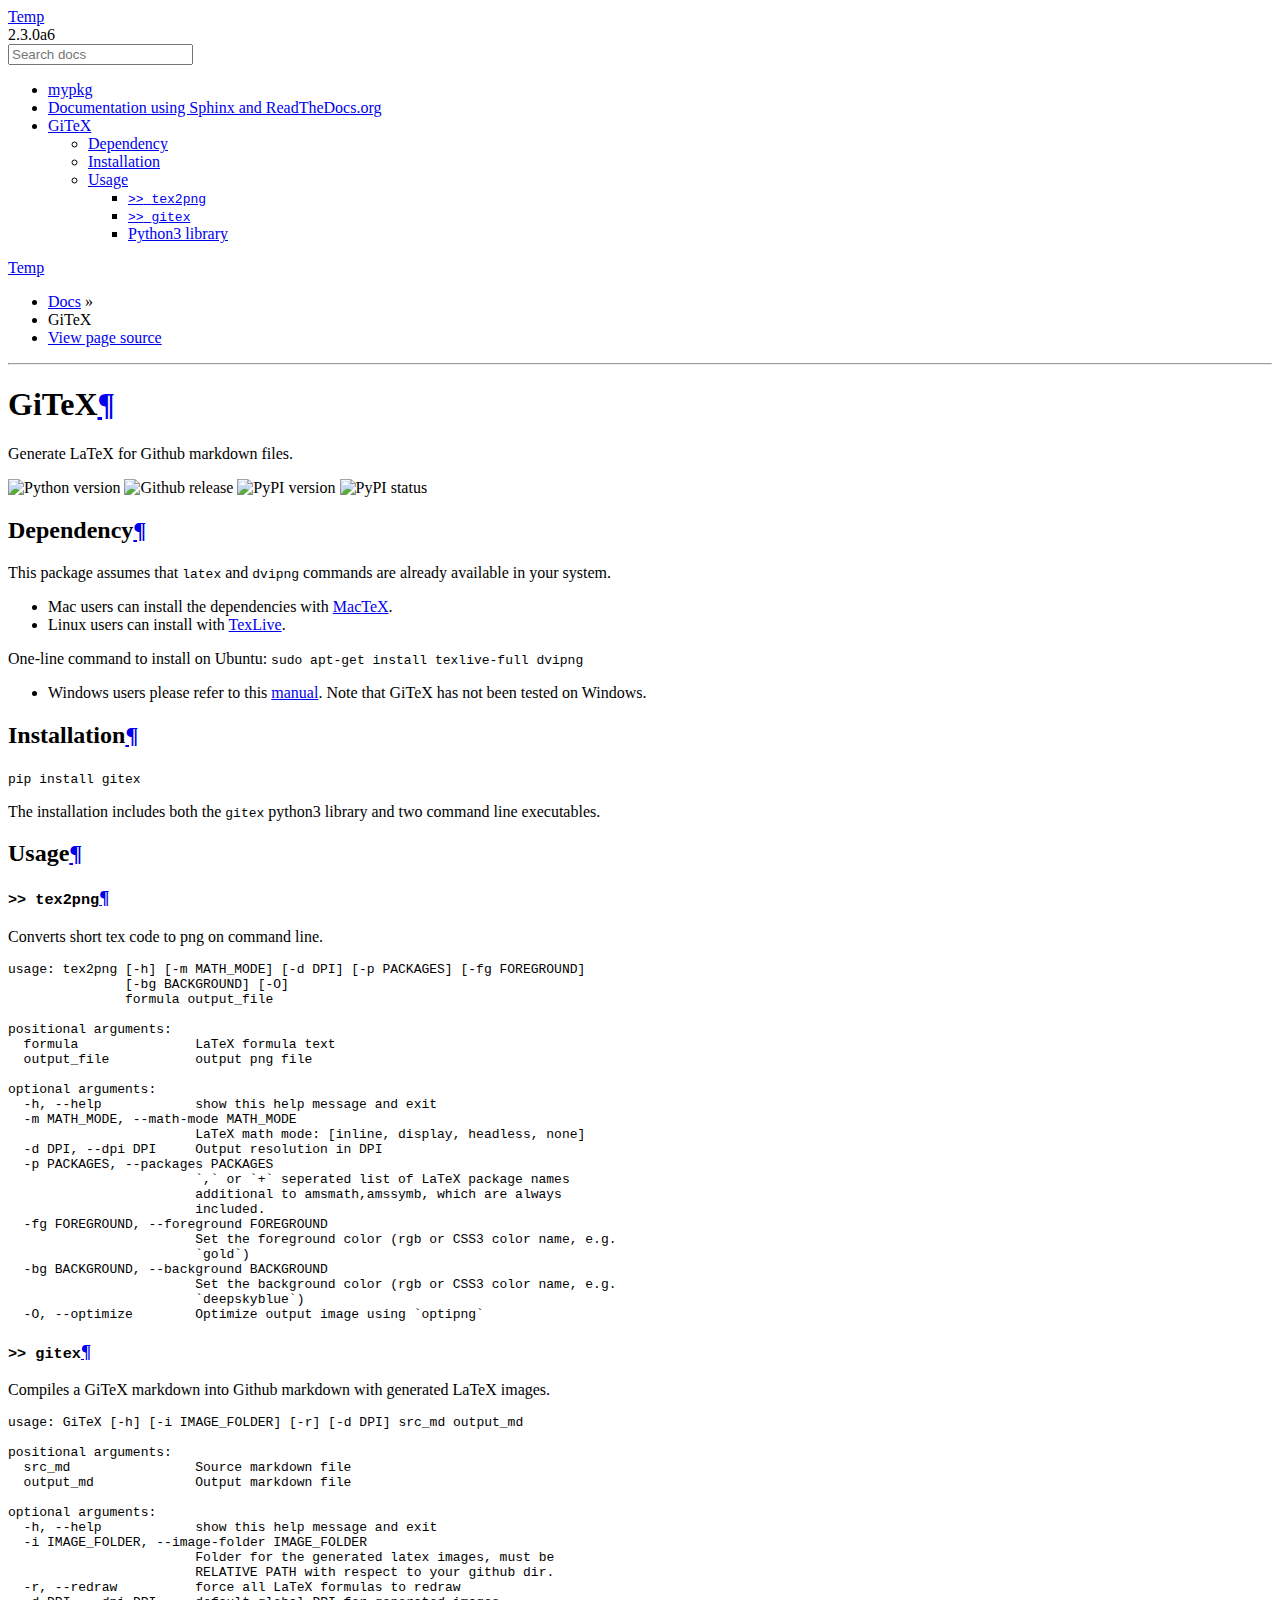
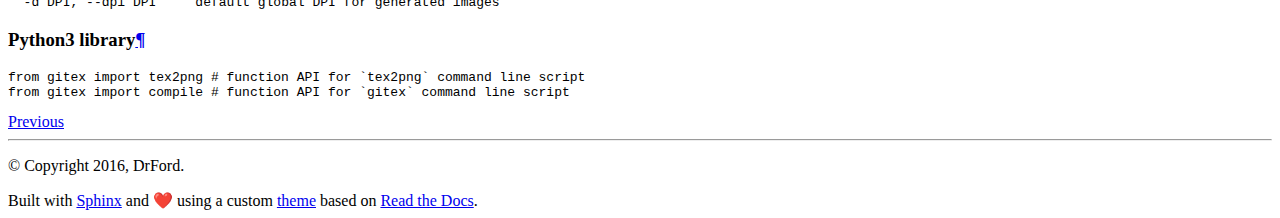
==== README.html @ 9664f76f "Update github pages." ====
<!DOCTYPE html>
<!--[if IE 8]><html class="no-js lt-ie9" lang="en" > <![endif]-->
<!--[if gt IE 8]><!--> <html class="no-js" lang="en" > <!--<![endif]-->
<head>
  <meta charset="utf-8">
  
  <meta name="viewport" content="width=device-width, initial-scale=1.0">
  
  <title>GiTeX &mdash; Temp 2.3.0.10 documentation</title>
  

  
  

  

  
  
    

  

  
  
    <link rel="stylesheet" href="_static/css/theme.css" type="text/css" />
  

  

  
    <link rel="top" title="Temp 2.3.0.10 documentation" href="index.html"/>
        <link rel="prev" title="Documentation using Sphinx and ReadTheDocs.org" href="various.html"/> 

  
  <script src="_static/js/modernizr.min.js"></script>

</head>

<body class="wy-body-for-nav" role="document">

   
  <div class="wy-grid-for-nav">

    
    <nav data-toggle="wy-nav-shift" class="wy-nav-side">
      <div class="wy-side-scroll">
        <div class="wy-side-nav-search">
          

          
            <a href="index.html" class="icon icon-home"> Temp
          

          
          </a>

          
            
            
              <div class="version">
                2.3.0a6
              </div>
            
          

          
<div role="search">
  <form id="rtd-search-form" class="wy-form" action="search.html" method="get">
    <input type="text" name="q" placeholder="Search docs" />
    <input type="hidden" name="check_keywords" value="yes" />
    <input type="hidden" name="area" value="default" />
  </form>
</div>

          
        </div>

        <div class="wy-menu wy-menu-vertical" data-spy="affix" role="navigation" aria-label="main navigation">
          
            
            
                <ul class="current">
<li class="toctree-l1"><a class="reference internal" href="modules.html">mypkg</a></li>
<li class="toctree-l1"><a class="reference internal" href="various.html">Documentation using Sphinx and ReadTheDocs.org</a></li>
<li class="toctree-l1 current"><a class="current reference internal" href="#">GiTeX</a><ul>
<li class="toctree-l2"><a class="reference internal" href="#dependency">Dependency</a></li>
<li class="toctree-l2"><a class="reference internal" href="#installation">Installation</a></li>
<li class="toctree-l2"><a class="reference internal" href="#usage">Usage</a><ul>
<li class="toctree-l3"><a class="reference internal" href="#tex2png"><code class="docutils literal"><span class="pre">&gt;&gt;</span> <span class="pre">tex2png</span></code></a></li>
<li class="toctree-l3"><a class="reference internal" href="#id1"><code class="docutils literal"><span class="pre">&gt;&gt;</span> <span class="pre">gitex</span></code></a></li>
<li class="toctree-l3"><a class="reference internal" href="#python3-library">Python3 library</a></li>
</ul>
</li>
</ul>
</li>
</ul>

            
          
        </div>
      </div>
    </nav>

    <section data-toggle="wy-nav-shift" class="wy-nav-content-wrap">

      
      <nav class="wy-nav-top" role="navigation" aria-label="top navigation">
        
          <i data-toggle="wy-nav-top" class="fa fa-bars"></i>
          <a href="index.html">Temp</a>
        
      </nav>


      
      <div class="wy-nav-content">
        <div class="rst-content">
          















<div role="navigation" aria-label="breadcrumbs navigation">

  <ul class="wy-breadcrumbs">
    
      <li><a href="index.html">Docs</a> &raquo;</li>
        
      <li>GiTeX</li>
    
    
      <li class="wy-breadcrumbs-aside">
        
            
            <a href="_sources/README.txt" rel="nofollow"> View page source</a>
          
        
      </li>
    
  </ul>

  
  <hr/>
</div>
          <div role="main" class="document" itemscope="itemscope" itemtype="http://schema.org/Article">
           <div itemprop="articleBody">
            
  <div class="section" id="gitex">
<h1>GiTeX<a class="headerlink" href="#gitex" title="Permalink to this headline">¶</a></h1>
<p>Generate LaTeX for Github markdown files.</p>
<p><img alt="Python version" src="https://img.shields.io/pypi/pyversions/GiTeX.svg" /> <img alt="Github release" src="https://img.shields.io/github/release/LinxiFan/GiTeX.svg" /> <img alt="PyPI version" src="https://img.shields.io/pypi/v/gitex.svg" /> <img alt="PyPI status" src="https://img.shields.io/pypi/status/GiTeX.svg" /></p>
<div class="section" id="dependency">
<h2>Dependency<a class="headerlink" href="#dependency" title="Permalink to this headline">¶</a></h2>
<p>This package assumes that <code class="docutils literal"><span class="pre">latex</span></code> and <code class="docutils literal"><span class="pre">dvipng</span></code> commands are already
available in your system.</p>
<ul class="simple">
<li>Mac users can install the dependencies with
<a class="reference external" href="http://www.tug.org/mactex/">MacTeX</a>.</li>
<li>Linux users can install with
<a class="reference external" href="https://www.tug.org/texlive/">TexLive</a>.</li>
</ul>
<p>One-line command to install on Ubuntu:
<code class="docutils literal"><span class="pre">sudo</span> <span class="pre">apt-get</span> <span class="pre">install</span> <span class="pre">texlive-full</span> <span class="pre">dvipng</span></code></p>
<ul class="simple">
<li>Windows users please refer to this
<a class="reference external" href="https://www.tug.org/texlive/windows.html">manual</a>. Note that
GiTeX has not been tested on Windows.</li>
</ul>
</div>
<div class="section" id="installation">
<h2>Installation<a class="headerlink" href="#installation" title="Permalink to this headline">¶</a></h2>
<p><code class="docutils literal"><span class="pre">pip</span> <span class="pre">install</span> <span class="pre">gitex</span></code></p>
<p>The installation includes both the <code class="docutils literal"><span class="pre">gitex</span></code> python3 library and two
command line executables.</p>
</div>
<div class="section" id="usage">
<h2>Usage<a class="headerlink" href="#usage" title="Permalink to this headline">¶</a></h2>
<div class="section" id="tex2png">
<h3><code class="docutils literal"><span class="pre">&gt;&gt;</span> <span class="pre">tex2png</span></code><a class="headerlink" href="#tex2png" title="Permalink to this headline">¶</a></h3>
<p>Converts short tex code to png on command line.</p>
<div class="highlight-default"><div class="highlight"><pre><span></span>usage: tex2png [-h] [-m MATH_MODE] [-d DPI] [-p PACKAGES] [-fg FOREGROUND]
               [-bg BACKGROUND] [-O]
               formula output_file

positional arguments:
  formula               LaTeX formula text
  output_file           output png file

optional arguments:
  -h, --help            show this help message and exit
  -m MATH_MODE, --math-mode MATH_MODE
                        LaTeX math mode: [inline, display, headless, none]
  -d DPI, --dpi DPI     Output resolution in DPI
  -p PACKAGES, --packages PACKAGES
                        `,` or `+` seperated list of LaTeX package names
                        additional to amsmath,amssymb, which are always
                        included.
  -fg FOREGROUND, --foreground FOREGROUND
                        Set the foreground color (rgb or CSS3 color name, e.g.
                        `gold`)
  -bg BACKGROUND, --background BACKGROUND
                        Set the background color (rgb or CSS3 color name, e.g.
                        `deepskyblue`)
  -O, --optimize        Optimize output image using `optipng`
</pre></div>
</div>
</div>
<div class="section" id="id1">
<h3><code class="docutils literal"><span class="pre">&gt;&gt;</span> <span class="pre">gitex</span></code><a class="headerlink" href="#id1" title="Permalink to this headline">¶</a></h3>
<p>Compiles a GiTeX markdown into Github markdown with generated LaTeX
images.</p>
<div class="highlight-default"><div class="highlight"><pre><span></span><span class="n">usage</span><span class="p">:</span> <span class="n">GiTeX</span> <span class="p">[</span><span class="o">-</span><span class="n">h</span><span class="p">]</span> <span class="p">[</span><span class="o">-</span><span class="n">i</span> <span class="n">IMAGE_FOLDER</span><span class="p">]</span> <span class="p">[</span><span class="o">-</span><span class="n">r</span><span class="p">]</span> <span class="p">[</span><span class="o">-</span><span class="n">d</span> <span class="n">DPI</span><span class="p">]</span> <span class="n">src_md</span> <span class="n">output_md</span>

<span class="n">positional</span> <span class="n">arguments</span><span class="p">:</span>
  <span class="n">src_md</span>                <span class="n">Source</span> <span class="n">markdown</span> <span class="n">file</span>
  <span class="n">output_md</span>             <span class="n">Output</span> <span class="n">markdown</span> <span class="n">file</span>

<span class="n">optional</span> <span class="n">arguments</span><span class="p">:</span>
  <span class="o">-</span><span class="n">h</span><span class="p">,</span> <span class="o">--</span><span class="n">help</span>            <span class="n">show</span> <span class="n">this</span> <span class="n">help</span> <span class="n">message</span> <span class="ow">and</span> <span class="n">exit</span>
  <span class="o">-</span><span class="n">i</span> <span class="n">IMAGE_FOLDER</span><span class="p">,</span> <span class="o">--</span><span class="n">image</span><span class="o">-</span><span class="n">folder</span> <span class="n">IMAGE_FOLDER</span>
                        <span class="n">Folder</span> <span class="k">for</span> <span class="n">the</span> <span class="n">generated</span> <span class="n">latex</span> <span class="n">images</span><span class="p">,</span> <span class="n">must</span> <span class="n">be</span>
                        <span class="n">RELATIVE</span> <span class="n">PATH</span> <span class="k">with</span> <span class="n">respect</span> <span class="n">to</span> <span class="n">your</span> <span class="n">github</span> <span class="nb">dir</span><span class="o">.</span>
  <span class="o">-</span><span class="n">r</span><span class="p">,</span> <span class="o">--</span><span class="n">redraw</span>          <span class="n">force</span> <span class="nb">all</span> <span class="n">LaTeX</span> <span class="n">formulas</span> <span class="n">to</span> <span class="n">redraw</span>
  <span class="o">-</span><span class="n">d</span> <span class="n">DPI</span><span class="p">,</span> <span class="o">--</span><span class="n">dpi</span> <span class="n">DPI</span>     <span class="n">default</span> <span class="k">global</span> <span class="n">DPI</span> <span class="k">for</span> <span class="n">generated</span> <span class="n">images</span>
</pre></div>
</div>
</div>
<div class="section" id="python3-library">
<h3>Python3 library<a class="headerlink" href="#python3-library" title="Permalink to this headline">¶</a></h3>
<div class="code python highlight-default"><div class="highlight"><pre><span></span><span class="kn">from</span> <span class="nn">gitex</span> <span class="k">import</span> <span class="n">tex2png</span> <span class="c1"># function API for `tex2png` command line script</span>
<span class="kn">from</span> <span class="nn">gitex</span> <span class="k">import</span> <span class="nb">compile</span> <span class="c1"># function API for `gitex` command line script</span>
</pre></div>
</div>
</div>
</div>
</div>


           </div>
          </div>
          <footer>
  
    <div class="rst-footer-buttons" role="navigation" aria-label="footer navigation">
      
      
        <a href="various.html" class="btn btn-neutral" title="Documentation using Sphinx and ReadTheDocs.org" accesskey="p"><span class="fa fa-arrow-circle-left"></span> Previous</a>
      
    </div>
  

  <hr/>

  <div role="contentinfo">
    <p>
        &copy; Copyright 2016, DrFord.

    </p>
  </div>
  Built with <a href="http://sphinx-doc.org/">Sphinx</a> and ❤️  using a custom <a href="https://github.com/LinxiFan/Stanford-theme">theme</a> based on <a href="https://readthedocs.org">Read the Docs</a>. 

</footer>

        </div>
      </div>

    </section>

  </div>
  


  

    <script type="text/javascript">
        var DOCUMENTATION_OPTIONS = {
            URL_ROOT:'./',
            VERSION:'2.3.0.10',
            COLLAPSE_INDEX:false,
            FILE_SUFFIX:'.html',
            HAS_SOURCE:  true,
            SOURCELINK_SUFFIX: ''
        };
    </script>
      <script type="text/javascript" src="_static/jquery.js"></script>
      <script type="text/javascript" src="_static/underscore.js"></script>
      <script type="text/javascript" src="_static/doctools.js"></script>
      <script type="text/javascript" src="https://cdn.mathjax.org/mathjax/latest/MathJax.js?config=TeX-AMS-MML_HTMLorMML"></script>

  

  
  
    <script type="text/javascript" src="_static/js/theme.js"></script>
  

  
  
  <script type="text/javascript">
      jQuery(function () {
          SphinxRtdTheme.StickyNav.enable();
      });
  </script>
   

</body>
</html>
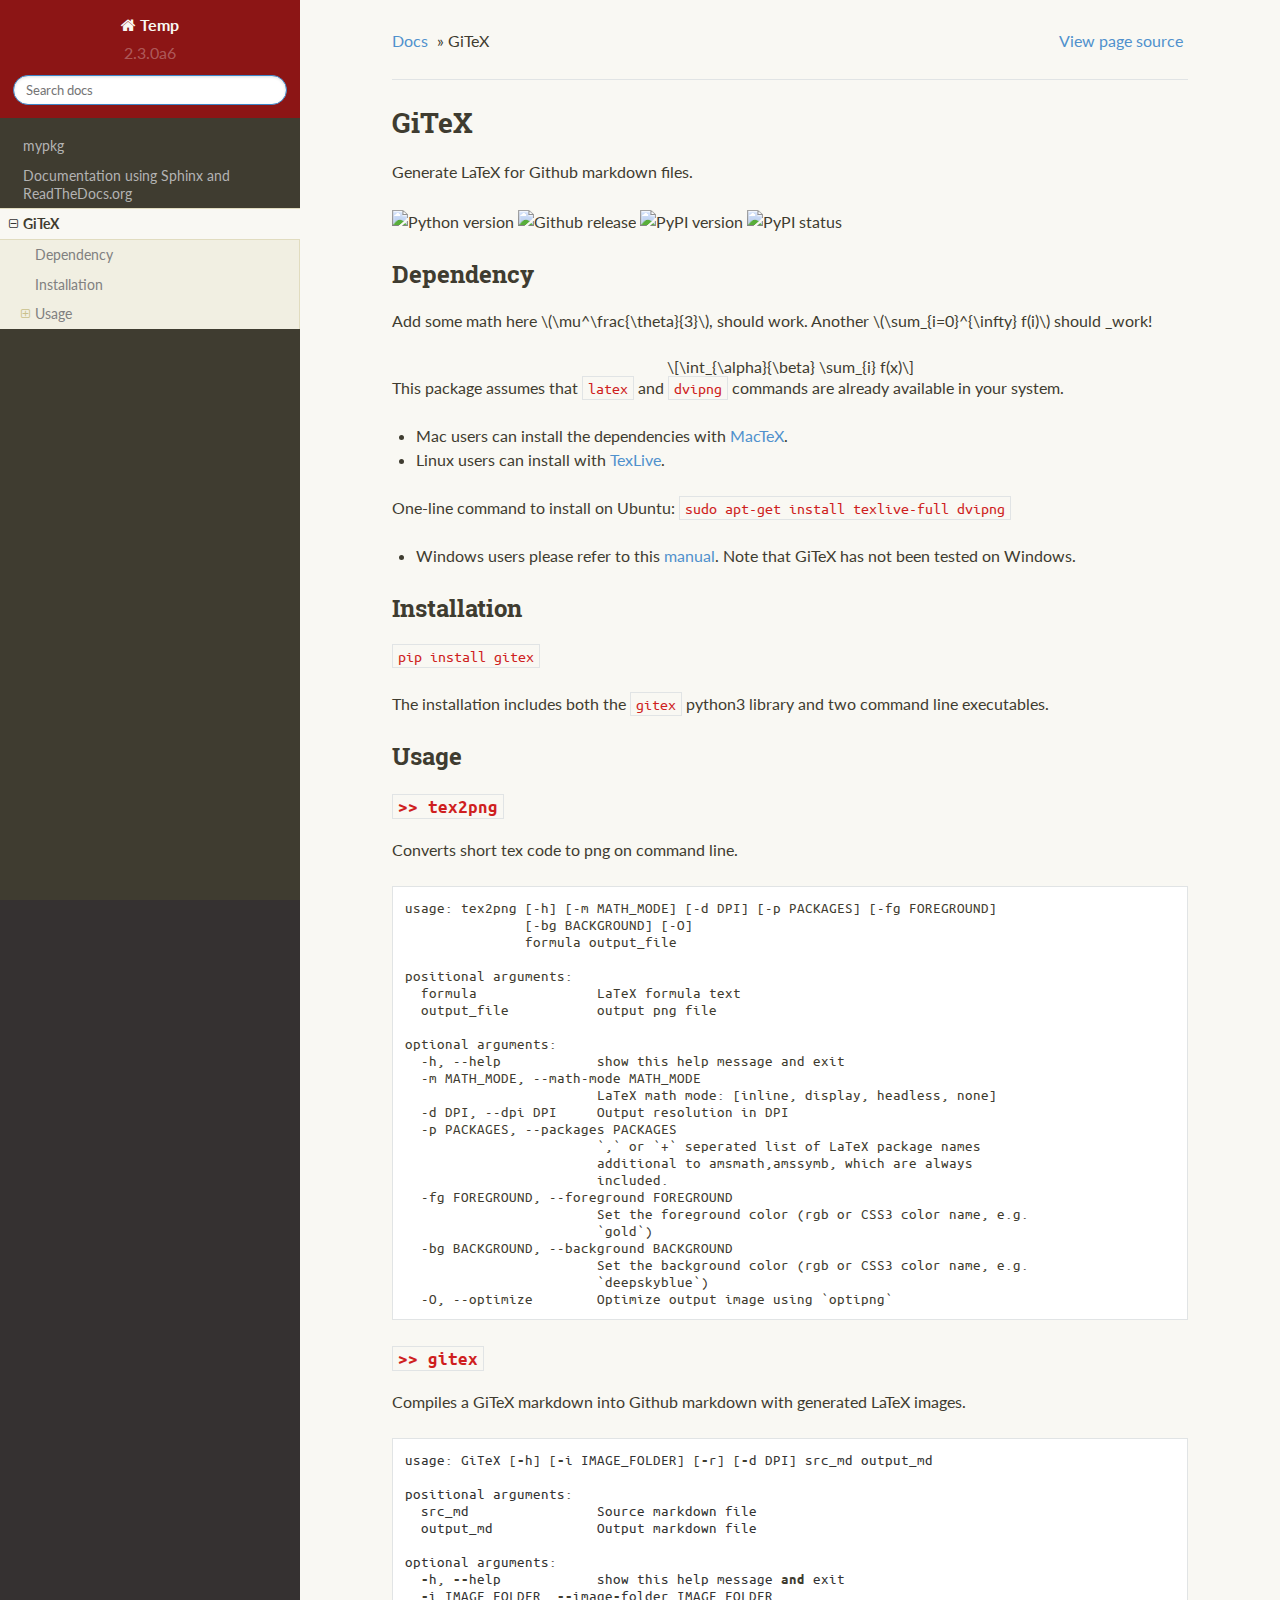
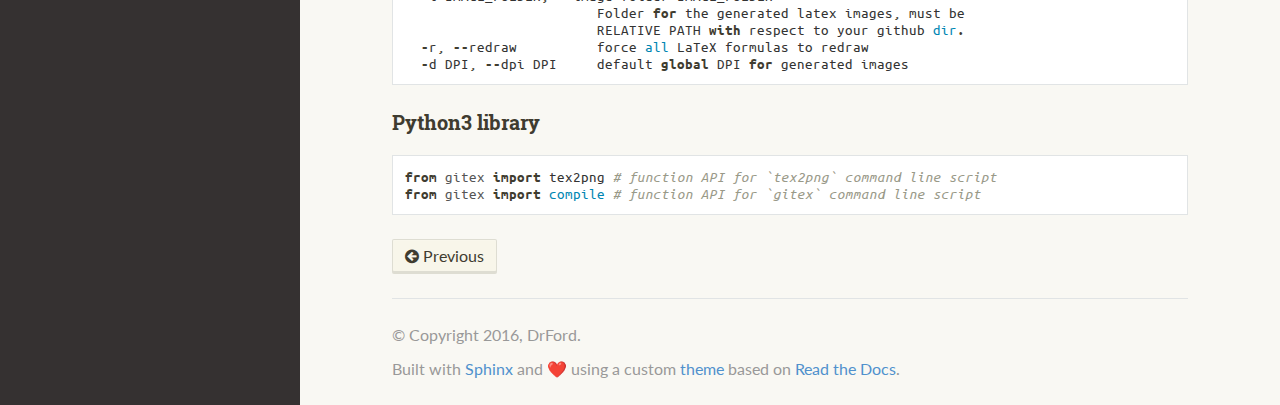
==== commit b33a38d1: "Update github pages." ====
--- a/README.html
+++ b/README.html
@@ -164,6 +164,10 @@
 <p><img alt="Python version" src="https://img.shields.io/pypi/pyversions/GiTeX.svg" /> <img alt="Github release" src="https://img.shields.io/github/release/LinxiFan/GiTeX.svg" /> <img alt="PyPI version" src="https://img.shields.io/pypi/v/gitex.svg" /> <img alt="PyPI status" src="https://img.shields.io/pypi/status/GiTeX.svg" /></p>
 <div class="section" id="dependency">
 <h2>Dependency<a class="headerlink" href="#dependency" title="Permalink to this headline">¶</a></h2>
+<p>Add some math here <span class="math">\(\mu^\frac{\theta}{3}\)</span>, should work. Another
+<span class="math">\(\sum_{i=0}^{\infty} f(i)\)</span> should _work!</p>
+<div class="math">
+\[\int_{\alpha}{\beta} \sum_{i} f(x)\]</div>
 <p>This package assumes that <code class="docutils literal"><span class="pre">latex</span></code> and <code class="docutils literal"><span class="pre">dvipng</span></code> commands are already
 available in your system.</p>
 <ul class="simple">
--- a/_static/css/theme.css
+++ b/_static/css/theme.css
@@ -0,0 +1,5881 @@
+@charset "UTF-8";
+/**
+ * Wyrm: https://github.com/TYPO3-Documentation/t3SphinxThemeRtd/blob/master/sass/_theme_variables.sass
+ * Stanford colors: https://identity.stanford.edu/web-toolkit/color.html
+ * https://identity.stanford.edu/overview/color.html
+ */
+* {
+  -webkit-box-sizing: border-box;
+  -moz-box-sizing: border-box;
+  box-sizing: border-box;
+}
+
+article, aside, details, figcaption, figure, footer, header, hgroup, nav, section {
+  display: block;
+}
+
+audio, canvas, video {
+  display: inline-block;
+  *display: inline;
+  *zoom: 1;
+}
+
+audio:not([controls]) {
+  display: none;
+}
+
+[hidden] {
+  display: none;
+}
+
+* {
+  -webkit-box-sizing: border-box;
+  -moz-box-sizing: border-box;
+  box-sizing: border-box;
+}
+
+html {
+  font-size: 100%;
+  -webkit-text-size-adjust: 100%;
+  -ms-text-size-adjust: 100%;
+}
+
+body {
+  margin: 0;
+}
+
+a:hover, a:active {
+  outline: 0;
+}
+
+abbr[title] {
+  border-bottom: 1px dotted;
+}
+
+b, strong {
+  font-weight: bold;
+}
+
+blockquote {
+  margin: 0;
+}
+
+dfn {
+  font-style: italic;
+}
+
+ins {
+  background: #ff9;
+  color: #000;
+  text-decoration: none;
+}
+
+mark {
+  background: #ff0;
+  color: #000;
+  font-style: italic;
+  font-weight: bold;
+}
+
+pre, code, .rst-content tt, .rst-content code, kbd, samp {
+  font-family: monospace, serif;
+  _font-family: "courier new", monospace;
+  font-size: 1em;
+}
+
+pre {
+  white-space: pre;
+}
+
+q {
+  quotes: none;
+}
+
+q:before, q:after {
+  content: "";
+  content: none;
+}
+
+small {
+  font-size: 85%;
+}
+
+sub, sup {
+  font-size: 75%;
+  line-height: 0;
+  position: relative;
+  vertical-align: baseline;
+}
+
+sup {
+  top: -0.5em;
+}
+
+sub {
+  bottom: -0.25em;
+}
+
+ul, ol, dl {
+  margin: 0;
+  padding: 0;
+  list-style: none;
+  list-style-image: none;
+}
+
+li {
+  list-style: none;
+}
+
+dd {
+  margin: 0;
+}
+
+img {
+  border: 0;
+  -ms-interpolation-mode: bicubic;
+  vertical-align: middle;
+  max-width: 100%;
+}
+
+svg:not(:root) {
+  overflow: hidden;
+}
+
+figure {
+  margin: 0;
+}
+
+form {
+  margin: 0;
+}
+
+fieldset {
+  border: 0;
+  margin: 0;
+  padding: 0;
+}
+
+label {
+  cursor: pointer;
+}
+
+legend {
+  border: 0;
+  *margin-left: -7px;
+  padding: 0;
+  white-space: normal;
+}
+
+button, input, select, textarea {
+  font-size: 100%;
+  margin: 0;
+  vertical-align: baseline;
+  *vertical-align: middle;
+}
+
+button, input {
+  line-height: normal;
+}
+
+button, input[type="button"], input[type="reset"], input[type="submit"] {
+  cursor: pointer;
+  -webkit-appearance: button;
+  *overflow: visible;
+}
+
+button[disabled], input[disabled] {
+  cursor: default;
+}
+
+input[type="checkbox"], input[type="radio"] {
+  box-sizing: border-box;
+  padding: 0;
+  *width: 13px;
+  *height: 13px;
+}
+
+input[type="search"] {
+  -webkit-appearance: textfield;
+  -moz-box-sizing: content-box;
+  -webkit-box-sizing: content-box;
+  box-sizing: content-box;
+}
+
+input[type="search"]::-webkit-search-decoration, input[type="search"]::-webkit-search-cancel-button {
+  -webkit-appearance: none;
+}
+
+button::-moz-focus-inner, input::-moz-focus-inner {
+  border: 0;
+  padding: 0;
+}
+
+textarea {
+  overflow: auto;
+  vertical-align: top;
+  resize: vertical;
+}
+
+table {
+  border-collapse: collapse;
+  border-spacing: 0;
+}
+
+td {
+  vertical-align: top;
+}
+
+.chromeframe {
+  margin: 0.2em 0;
+  background: #ccc;
+  color: black;
+  padding: 0.2em 0;
+}
+
+.ir {
+  display: block;
+  border: 0;
+  text-indent: -999em;
+  overflow: hidden;
+  background-color: transparent;
+  background-repeat: no-repeat;
+  text-align: left;
+  direction: ltr;
+  *line-height: 0;
+}
+
+.ir br {
+  display: none;
+}
+
+.hidden {
+  display: none !important;
+  visibility: hidden;
+}
+
+.visuallyhidden {
+  border: 0;
+  clip: rect(0 0 0 0);
+  height: 1px;
+  margin: -1px;
+  overflow: hidden;
+  padding: 0;
+  position: absolute;
+  width: 1px;
+}
+
+.visuallyhidden.focusable:active, .visuallyhidden.focusable:focus {
+  clip: auto;
+  height: auto;
+  margin: 0;
+  overflow: visible;
+  position: static;
+  width: auto;
+}
+
+.invisible {
+  visibility: hidden;
+}
+
+.relative {
+  position: relative;
+}
+
+big, small {
+  font-size: 100%;
+}
+
+@media print {
+  html, body, section {
+    background: none !important;
+  }
+
+  * {
+    box-shadow: none !important;
+    text-shadow: none !important;
+    filter: none !important;
+    -ms-filter: none !important;
+  }
+
+  a, a:visited {
+    text-decoration: underline;
+  }
+
+  .ir a:after, a[href^="javascript:"]:after, a[href^="#"]:after {
+    content: "";
+  }
+
+  pre, blockquote {
+    page-break-inside: avoid;
+  }
+
+  thead {
+    display: table-header-group;
+  }
+
+  tr, img {
+    page-break-inside: avoid;
+  }
+
+  img {
+    max-width: 100% !important;
+  }
+
+  @page {
+    margin: 0.5cm;
+  }
+  p, h2, .rst-content .toctree-wrapper p.caption, h3 {
+    orphans: 3;
+    widows: 3;
+  }
+
+  h2, .rst-content .toctree-wrapper p.caption, h3 {
+    page-break-after: avoid;
+  }
+}
+.fa:before, .wy-menu-vertical li span.toctree-expand:before, .wy-menu-vertical li.on a span.toctree-expand:before, .wy-menu-vertical li.current > a span.toctree-expand:before, .rst-content .admonition-title:before, .rst-content h1 .headerlink:before, .rst-content h2 .headerlink:before, .rst-content h3 .headerlink:before, .rst-content h4 .headerlink:before, .rst-content h5 .headerlink:before, .rst-content h6 .headerlink:before, .rst-content dl dt .headerlink:before, .rst-content p.caption .headerlink:before, .rst-content tt.download span:first-child:before, .rst-content code.download span:first-child:before, .icon:before, .wy-dropdown .caret:before, .wy-inline-validate.wy-inline-validate-success .wy-input-context:before, .wy-inline-validate.wy-inline-validate-danger .wy-input-context:before, .wy-inline-validate.wy-inline-validate-warning .wy-input-context:before, .wy-inline-validate.wy-inline-validate-info .wy-input-context:before, .wy-alert, .rst-content .note, .rst-content .attention, .rst-content .caution, .rst-content .danger, .rst-content .error, .rst-content .hint, .rst-content .important, .rst-content .tip, .rst-content .warning, .rst-content .seealso, .rst-content .admonition-todo, .btn, input[type="text"], input[type="password"], input[type="email"], input[type="url"], input[type="date"], input[type="month"], input[type="time"], input[type="datetime"], input[type="datetime-local"], input[type="week"], input[type="number"], input[type="search"], input[type="tel"], input[type="color"], select, textarea, .wy-menu-vertical li.on a, .wy-menu-vertical li.current > a, .wy-side-nav-search > a, .wy-side-nav-search .wy-dropdown > a, .wy-nav-top a {
+  -webkit-font-smoothing: antialiased;
+}
+
+.clearfix {
+  *zoom: 1;
+}
+.clearfix:before, .clearfix:after {
+  display: table;
+  content: "";
+}
+.clearfix:after {
+  clear: both;
+}
+
+/*!
+ *  Font Awesome 4.6.3 by @davegandy - http://fontawesome.io - @fontawesome
+ *  License - http://fontawesome.io/license (Font: SIL OFL 1.1, CSS: MIT License)
+ */
+/* FONT PATH
+ * -------------------------- */
+@font-face {
+  font-family: 'FontAwesome';
+  src: url("../fonts/fontawesome-webfont.eot?v=4.6.3");
+  src: url("../fonts/fontawesome-webfont.eot?#iefix&v=4.6.3") format("embedded-opentype"), url("../fonts/fontawesome-webfont.woff2?v=4.6.3") format("woff2"), url("../fonts/fontawesome-webfont.woff?v=4.6.3") format("woff"), url("../fonts/fontawesome-webfont.ttf?v=4.6.3") format("truetype"), url("../fonts/fontawesome-webfont.svg?v=4.6.3#fontawesomeregular") format("svg");
+  font-weight: normal;
+  font-style: normal;
+}
+.fa, .wy-menu-vertical li span.toctree-expand, .wy-menu-vertical li.on a span.toctree-expand, .wy-menu-vertical li.current > a span.toctree-expand, .rst-content .admonition-title, .rst-content h1 .headerlink, .rst-content h2 .headerlink, .rst-content h3 .headerlink, .rst-content h4 .headerlink, .rst-content h5 .headerlink, .rst-content h6 .headerlink, .rst-content dl dt .headerlink, .rst-content p.caption .headerlink, .rst-content tt.download span:first-child, .rst-content code.download span:first-child, .icon {
+  display: inline-block;
+  font: normal normal normal 14px/1 FontAwesome;
+  font-size: inherit;
+  text-rendering: auto;
+  -webkit-font-smoothing: antialiased;
+  -moz-osx-font-smoothing: grayscale;
+}
+
+/* makes the font 33% larger relative to the icon container */
+.fa-lg {
+  font-size: 1.33333em;
+  line-height: 0.75em;
+  vertical-align: -15%;
+}
+
+.fa-2x {
+  font-size: 2em;
+}
+
+.fa-3x {
+  font-size: 3em;
+}
+
+.fa-4x {
+  font-size: 4em;
+}
+
+.fa-5x {
+  font-size: 5em;
+}
+
+.fa-fw {
+  width: 1.28571em;
+  text-align: center;
+}
+
+.fa-ul {
+  padding-left: 0;
+  margin-left: 2.14286em;
+  list-style-type: none;
+}
+.fa-ul > li {
+  position: relative;
+}
+
+.fa-li {
+  position: absolute;
+  left: -2.14286em;
+  width: 2.14286em;
+  top: 0.14286em;
+  text-align: center;
+}
+.fa-li.fa-lg {
+  left: -1.85714em;
+}
+
+.fa-border {
+  padding: .2em .25em .15em;
+  border: solid 0.08em #eee;
+  border-radius: .1em;
+}
+
+.fa-pull-left {
+  float: left;
+}
+
+.fa-pull-right {
+  float: right;
+}
+
+.fa.fa-pull-left, .wy-menu-vertical li span.fa-pull-left.toctree-expand, .wy-menu-vertical li.on a span.fa-pull-left.toctree-expand, .wy-menu-vertical li.current > a span.fa-pull-left.toctree-expand, .rst-content .fa-pull-left.admonition-title, .rst-content h1 .fa-pull-left.headerlink, .rst-content h2 .fa-pull-left.headerlink, .rst-content h3 .fa-pull-left.headerlink, .rst-content h4 .fa-pull-left.headerlink, .rst-content h5 .fa-pull-left.headerlink, .rst-content h6 .fa-pull-left.headerlink, .rst-content dl dt .fa-pull-left.headerlink, .rst-content p.caption .fa-pull-left.headerlink, .rst-content tt.download span.fa-pull-left:first-child, .rst-content code.download span.fa-pull-left:first-child, .fa-pull-left.icon {
+  margin-right: .3em;
+}
+.fa.fa-pull-right, .wy-menu-vertical li span.fa-pull-right.toctree-expand, .wy-menu-vertical li.on a span.fa-pull-right.toctree-expand, .wy-menu-vertical li.current > a span.fa-pull-right.toctree-expand, .rst-content .fa-pull-right.admonition-title, .rst-content h1 .fa-pull-right.headerlink, .rst-content h2 .fa-pull-right.headerlink, .rst-content h3 .fa-pull-right.headerlink, .rst-content h4 .fa-pull-right.headerlink, .rst-content h5 .fa-pull-right.headerlink, .rst-content h6 .fa-pull-right.headerlink, .rst-content dl dt .fa-pull-right.headerlink, .rst-content p.caption .fa-pull-right.headerlink, .rst-content tt.download span.fa-pull-right:first-child, .rst-content code.download span.fa-pull-right:first-child, .fa-pull-right.icon {
+  margin-left: .3em;
+}
+
+/* Deprecated as of 4.4.0 */
+.pull-right {
+  float: right;
+}
+
+.pull-left {
+  float: left;
+}
+
+.fa.pull-left, .wy-menu-vertical li span.pull-left.toctree-expand, .wy-menu-vertical li.on a span.pull-left.toctree-expand, .wy-menu-vertical li.current > a span.pull-left.toctree-expand, .rst-content .pull-left.admonition-title, .rst-content h1 .pull-left.headerlink, .rst-content h2 .pull-left.headerlink, .rst-content h3 .pull-left.headerlink, .rst-content h4 .pull-left.headerlink, .rst-content h5 .pull-left.headerlink, .rst-content h6 .pull-left.headerlink, .rst-content dl dt .pull-left.headerlink, .rst-content p.caption .pull-left.headerlink, .rst-content tt.download span.pull-left:first-child, .rst-content code.download span.pull-left:first-child, .pull-left.icon {
+  margin-right: .3em;
+}
+.fa.pull-right, .wy-menu-vertical li span.pull-right.toctree-expand, .wy-menu-vertical li.on a span.pull-right.toctree-expand, .wy-menu-vertical li.current > a span.pull-right.toctree-expand, .rst-content .pull-right.admonition-title, .rst-content h1 .pull-right.headerlink, .rst-content h2 .pull-right.headerlink, .rst-content h3 .pull-right.headerlink, .rst-content h4 .pull-right.headerlink, .rst-content h5 .pull-right.headerlink, .rst-content h6 .pull-right.headerlink, .rst-content dl dt .pull-right.headerlink, .rst-content p.caption .pull-right.headerlink, .rst-content tt.download span.pull-right:first-child, .rst-content code.download span.pull-right:first-child, .pull-right.icon {
+  margin-left: .3em;
+}
+
+.fa-spin {
+  -webkit-animation: fa-spin 2s infinite linear;
+  animation: fa-spin 2s infinite linear;
+}
+
+.fa-pulse {
+  -webkit-animation: fa-spin 1s infinite steps(8);
+  animation: fa-spin 1s infinite steps(8);
+}
+
+@-webkit-keyframes fa-spin {
+  0% {
+    -webkit-transform: rotate(0deg);
+    transform: rotate(0deg);
+  }
+  100% {
+    -webkit-transform: rotate(359deg);
+    transform: rotate(359deg);
+  }
+}
+@keyframes fa-spin {
+  0% {
+    -webkit-transform: rotate(0deg);
+    transform: rotate(0deg);
+  }
+  100% {
+    -webkit-transform: rotate(359deg);
+    transform: rotate(359deg);
+  }
+}
+.fa-rotate-90 {
+  -ms-filter: "progid:DXImageTransform.Microsoft.BasicImage(rotation=1)";
+  -webkit-transform: rotate(90deg);
+  -ms-transform: rotate(90deg);
+  transform: rotate(90deg);
+}
+
+.fa-rotate-180 {
+  -ms-filter: "progid:DXImageTransform.Microsoft.BasicImage(rotation=2)";
+  -webkit-transform: rotate(180deg);
+  -ms-transform: rotate(180deg);
+  transform: rotate(180deg);
+}
+
+.fa-rotate-270 {
+  -ms-filter: "progid:DXImageTransform.Microsoft.BasicImage(rotation=3)";
+  -webkit-transform: rotate(270deg);
+  -ms-transform: rotate(270deg);
+  transform: rotate(270deg);
+}
+
+.fa-flip-horizontal {
+  -ms-filter: "progid:DXImageTransform.Microsoft.BasicImage(rotation=0, mirror=1)";
+  -webkit-transform: scale(-1, 1);
+  -ms-transform: scale(-1, 1);
+  transform: scale(-1, 1);
+}
+
+.fa-flip-vertical {
+  -ms-filter: "progid:DXImageTransform.Microsoft.BasicImage(rotation=2, mirror=1)";
+  -webkit-transform: scale(1, -1);
+  -ms-transform: scale(1, -1);
+  transform: scale(1, -1);
+}
+
+:root .fa-rotate-90,
+:root .fa-rotate-180,
+:root .fa-rotate-270,
+:root .fa-flip-horizontal,
+:root .fa-flip-vertical {
+  filter: none;
+}
+
+.fa-stack {
+  position: relative;
+  display: inline-block;
+  width: 2em;
+  height: 2em;
+  line-height: 2em;
+  vertical-align: middle;
+}
+
+.fa-stack-1x, .fa-stack-2x {
+  position: absolute;
+  left: 0;
+  width: 100%;
+  text-align: center;
+}
+
+.fa-stack-1x {
+  line-height: inherit;
+}
+
+.fa-stack-2x {
+  font-size: 2em;
+}
+
+.fa-inverse {
+  color: #fff;
+}
+
+/* Font Awesome uses the Unicode Private Use Area (PUA) to ensure screen
+   readers do not read off random characters that represent icons */
+.fa-glass:before {
+  content: "";
+}
+
+.fa-music:before {
+  content: "";
+}
+
+.fa-search:before, .icon-search:before {
+  content: "";
+}
+
+.fa-envelope-o:before {
+  content: "";
+}
+
+.fa-heart:before {
+  content: "";
+}
+
+.fa-star:before {
+  content: "";
+}
+
+.fa-star-o:before {
+  content: "";
+}
+
+.fa-user:before {
+  content: "";
+}
+
+.fa-film:before {
+  content: "";
+}
+
+.fa-th-large:before {
+  content: "";
+}
+
+.fa-th:before {
+  content: "";
+}
+
+.fa-th-list:before {
+  content: "";
+}
+
+.fa-check:before {
+  content: "";
+}
+
+.fa-remove:before,
+.fa-close:before,
+.fa-times:before {
+  content: "";
+}
+
+.fa-search-plus:before {
+  content: "";
+}
+
+.fa-search-minus:before {
+  content: "";
+}
+
+.fa-power-off:before {
+  content: "";
+}
+
+.fa-signal:before {
+  content: "";
+}
+
+.fa-gear:before,
+.fa-cog:before {
+  content: "";
+}
+
+.fa-trash-o:before {
+  content: "";
+}
+
+.fa-home:before, .icon-home:before {
+  content: "";
+}
+
+.fa-file-o:before {
+  content: "";
+}
+
+.fa-clock-o:before {
+  content: "";
+}
+
+.fa-road:before {
+  content: "";
+}
+
+.fa-download:before, .rst-content tt.download span:first-child:before, .rst-content code.download span:first-child:before {
+  content: "";
+}
+
+.fa-arrow-circle-o-down:before {
+  content: "";
+}
+
+.fa-arrow-circle-o-up:before {
+  content: "";
+}
+
+.fa-inbox:before {
+  content: "";
+}
+
+.fa-play-circle-o:before {
+  content: "";
+}
+
+.fa-rotate-right:before,
+.fa-repeat:before {
+  content: "";
+}
+
+.fa-refresh:before {
+  content: "";
+}
+
+.fa-list-alt:before {
+  content: "";
+}
+
+.fa-lock:before {
+  content: "";
+}
+
+.fa-flag:before {
+  content: "";
+}
+
+.fa-headphones:before {
+  content: "";
+}
+
+.fa-volume-off:before {
+  content: "";
+}
+
+.fa-volume-down:before {
+  content: "";
+}
+
+.fa-volume-up:before {
+  content: "";
+}
+
+.fa-qrcode:before {
+  content: "";
+}
+
+.fa-barcode:before {
+  content: "";
+}
+
+.fa-tag:before {
+  content: "";
+}
+
+.fa-tags:before {
+  content: "";
+}
+
+.fa-book:before, .icon-book:before {
+  content: "";
+}
+
+.fa-bookmark:before {
+  content: "";
+}
+
+.fa-print:before {
+  content: "";
+}
+
+.fa-camera:before {
+  content: "";
+}
+
+.fa-font:before {
+  content: "";
+}
+
+.fa-bold:before {
+  content: "";
+}
+
+.fa-italic:before {
+  content: "";
+}
+
+.fa-text-height:before {
+  content: "";
+}
+
+.fa-text-width:before {
+  content: "";
+}
+
+.fa-align-left:before {
+  content: "";
+}
+
+.fa-align-center:before {
+  content: "";
+}
+
+.fa-align-right:before {
+  content: "";
+}
+
+.fa-align-justify:before {
+  content: "";
+}
+
+.fa-list:before {
+  content: "";
+}
+
+.fa-dedent:before,
+.fa-outdent:before {
+  content: "";
+}
+
+.fa-indent:before {
+  content: "";
+}
+
+.fa-video-camera:before {
+  content: "";
+}
+
+.fa-photo:before,
+.fa-image:before,
+.fa-picture-o:before {
+  content: "";
+}
+
+.fa-pencil:before {
+  content: "";
+}
+
+.fa-map-marker:before {
+  content: "";
+}
+
+.fa-adjust:before {
+  content: "";
+}
+
+.fa-tint:before {
+  content: "";
+}
+
+.fa-edit:before,
+.fa-pencil-square-o:before {
+  content: "";
+}
+
+.fa-share-square-o:before {
+  content: "";
+}
+
+.fa-check-square-o:before {
+  content: "";
+}
+
+.fa-arrows:before {
+  content: "";
+}
+
+.fa-step-backward:before {
+  content: "";
+}
+
+.fa-fast-backward:before {
+  content: "";
+}
+
+.fa-backward:before {
+  content: "";
+}
+
+.fa-play:before {
+  content: "";
+}
+
+.fa-pause:before {
+  content: "";
+}
+
+.fa-stop:before {
+  content: "";
+}
+
+.fa-forward:before {
+  content: "";
+}
+
+.fa-fast-forward:before {
+  content: "";
+}
+
+.fa-step-forward:before {
+  content: "";
+}
+
+.fa-eject:before {
+  content: "";
+}
+
+.fa-chevron-left:before {
+  content: "";
+}
+
+.fa-chevron-right:before {
+  content: "";
+}
+
+.fa-plus-circle:before {
+  content: "";
+}
+
+.fa-minus-circle:before {
+  content: "";
+}
+
+.fa-times-circle:before, .wy-inline-validate.wy-inline-validate-danger .wy-input-context:before {
+  content: "";
+}
+
+.fa-check-circle:before, .wy-inline-validate.wy-inline-validate-success .wy-input-context:before {
+  content: "";
+}
+
+.fa-question-circle:before {
+  content: "";
+}
+
+.fa-info-circle:before {
+  content: "";
+}
+
+.fa-crosshairs:before {
+  content: "";
+}
+
+.fa-times-circle-o:before {
+  content: "";
+}
+
+.fa-check-circle-o:before {
+  content: "";
+}
+
+.fa-ban:before {
+  content: "";
+}
+
+.fa-arrow-left:before {
+  content: "";
+}
+
+.fa-arrow-right:before {
+  content: "";
+}
+
+.fa-arrow-up:before {
+  content: "";
+}
+
+.fa-arrow-down:before {
+  content: "";
+}
+
+.fa-mail-forward:before,
+.fa-share:before {
+  content: "";
+}
+
+.fa-expand:before {
+  content: "";
+}
+
+.fa-compress:before {
+  content: "";
+}
+
+.fa-plus:before {
+  content: "";
+}
+
+.fa-minus:before {
+  content: "";
+}
+
+.fa-asterisk:before {
+  content: "";
+}
+
+.fa-exclamation-circle:before, .wy-inline-validate.wy-inline-validate-warning .wy-input-context:before, .wy-inline-validate.wy-inline-validate-info .wy-input-context:before, .rst-content .admonition-title:before {
+  content: "";
+}
+
+.fa-gift:before {
+  content: "";
+}
+
+.fa-leaf:before {
+  content: "";
+}
+
+.fa-fire:before, .icon-fire:before {
+  content: "";
+}
+
+.fa-eye:before {
+  content: "";
+}
+
+.fa-eye-slash:before {
+  content: "";
+}
+
+.fa-warning:before,
+.fa-exclamation-triangle:before {
+  content: "";
+}
+
+.fa-plane:before {
+  content: "";
+}
+
+.fa-calendar:before {
+  content: "";
+}
+
+.fa-random:before {
+  content: "";
+}
+
+.fa-comment:before {
+  content: "";
+}
+
+.fa-magnet:before {
+  content: "";
+}
+
+.fa-chevron-up:before {
+  content: "";
+}
+
+.fa-chevron-down:before {
+  content: "";
+}
+
+.fa-retweet:before {
+  content: "";
+}
+
+.fa-shopping-cart:before {
+  content: "";
+}
+
+.fa-folder:before {
+  content: "";
+}
+
+.fa-folder-open:before {
+  content: "";
+}
+
+.fa-arrows-v:before {
+  content: "";
+}
+
+.fa-arrows-h:before {
+  content: "";
+}
+
+.fa-bar-chart-o:before,
+.fa-bar-chart:before {
+  content: "";
+}
+
+.fa-twitter-square:before {
+  content: "";
+}
+
+.fa-facebook-square:before {
+  content: "";
+}
+
+.fa-camera-retro:before {
+  content: "";
+}
+
+.fa-key:before {
+  content: "";
+}
+
+.fa-gears:before,
+.fa-cogs:before {
+  content: "";
+}
+
+.fa-comments:before {
+  content: "";
+}
+
+.fa-thumbs-o-up:before {
+  content: "";
+}
+
+.fa-thumbs-o-down:before {
+  content: "";
+}
+
+.fa-star-half:before {
+  content: "";
+}
+
+.fa-heart-o:before {
+  content: "";
+}
+
+.fa-sign-out:before {
+  content: "";
+}
+
+.fa-linkedin-square:before {
+  content: "";
+}
+
+.fa-thumb-tack:before {
+  content: "";
+}
+
+.fa-external-link:before {
+  content: "";
+}
+
+.fa-sign-in:before {
+  content: "";
+}
+
+.fa-trophy:before {
+  content: "";
+}
+
+.fa-github-square:before {
+  content: "";
+}
+
+.fa-upload:before {
+  content: "";
+}
+
+.fa-lemon-o:before {
+  content: "";
+}
+
+.fa-phone:before {
+  content: "";
+}
+
+.fa-square-o:before {
+  content: "";
+}
+
+.fa-bookmark-o:before {
+  content: "";
+}
+
+.fa-phone-square:before {
+  content: "";
+}
+
+.fa-twitter:before {
+  content: "";
+}
+
+.fa-facebook-f:before,
+.fa-facebook:before {
+  content: "";
+}
+
+.fa-github:before, .icon-github:before {
+  content: "";
+}
+
+.fa-unlock:before {
+  content: "";
+}
+
+.fa-credit-card:before {
+  content: "";
+}
+
+.fa-feed:before,
+.fa-rss:before {
+  content: "";
+}
+
+.fa-hdd-o:before {
+  content: "";
+}
+
+.fa-bullhorn:before {
+  content: "";
+}
+
+.fa-bell:before {
+  content: "";
+}
+
+.fa-certificate:before {
+  content: "";
+}
+
+.fa-hand-o-right:before {
+  content: "";
+}
+
+.fa-hand-o-left:before {
+  content: "";
+}
+
+.fa-hand-o-up:before {
+  content: "";
+}
+
+.fa-hand-o-down:before {
+  content: "";
+}
+
+.fa-arrow-circle-left:before, .icon-circle-arrow-left:before {
+  content: "";
+}
+
+.fa-arrow-circle-right:before, .icon-circle-arrow-right:before {
+  content: "";
+}
+
+.fa-arrow-circle-up:before {
+  content: "";
+}
+
+.fa-arrow-circle-down:before {
+  content: "";
+}
+
+.fa-globe:before {
+  content: "";
+}
+
+.fa-wrench:before {
+  content: "";
+}
+
+.fa-tasks:before {
+  content: "";
+}
+
+.fa-filter:before {
+  content: "";
+}
+
+.fa-briefcase:before {
+  content: "";
+}
+
+.fa-arrows-alt:before {
+  content: "";
+}
+
+.fa-group:before,
+.fa-users:before {
+  content: "";
+}
+
+.fa-chain:before,
+.fa-link:before,
+.icon-link:before {
+  content: "";
+}
+
+.fa-cloud:before {
+  content: "";
+}
+
+.fa-flask:before {
+  content: "";
+}
+
+.fa-cut:before,
+.fa-scissors:before {
+  content: "";
+}
+
+.fa-copy:before,
+.fa-files-o:before {
+  content: "";
+}
+
+.fa-paperclip:before {
+  content: "";
+}
+
+.fa-save:before,
+.fa-floppy-o:before {
+  content: "";
+}
+
+.fa-square:before {
+  content: "";
+}
+
+.fa-navicon:before,
+.fa-reorder:before,
+.fa-bars:before {
+  content: "";
+}
+
+.fa-list-ul:before {
+  content: "";
+}
+
+.fa-list-ol:before {
+  content: "";
+}
+
+.fa-strikethrough:before {
+  content: "";
+}
+
+.fa-underline:before {
+  content: "";
+}
+
+.fa-table:before {
+  content: "";
+}
+
+.fa-magic:before {
+  content: "";
+}
+
+.fa-truck:before {
+  content: "";
+}
+
+.fa-pinterest:before {
+  content: "";
+}
+
+.fa-pinterest-square:before {
+  content: "";
+}
+
+.fa-google-plus-square:before {
+  content: "";
+}
+
+.fa-google-plus:before {
+  content: "";
+}
+
+.fa-money:before {
+  content: "";
+}
+
+.fa-caret-down:before, .wy-dropdown .caret:before, .icon-caret-down:before {
+  content: "";
+}
+
+.fa-caret-up:before {
+  content: "";
+}
+
+.fa-caret-left:before {
+  content: "";
+}
+
+.fa-caret-right:before {
+  content: "";
+}
+
+.fa-columns:before {
+  content: "";
+}
+
+.fa-unsorted:before,
+.fa-sort:before {
+  content: "";
+}
+
+.fa-sort-down:before,
+.fa-sort-desc:before {
+  content: "";
+}
+
+.fa-sort-up:before,
+.fa-sort-asc:before {
+  content: "";
+}
+
+.fa-envelope:before {
+  content: "";
+}
+
+.fa-linkedin:before {
+  content: "";
+}
+
+.fa-rotate-left:before,
+.fa-undo:before {
+  content: "";
+}
+
+.fa-legal:before,
+.fa-gavel:before {
+  content: "";
+}
+
+.fa-dashboard:before,
+.fa-tachometer:before {
+  content: "";
+}
+
+.fa-comment-o:before {
+  content: "";
+}
+
+.fa-comments-o:before {
+  content: "";
+}
+
+.fa-flash:before,
+.fa-bolt:before {
+  content: "";
+}
+
+.fa-sitemap:before {
+  content: "";
+}
+
+.fa-umbrella:before {
+  content: "";
+}
+
+.fa-paste:before,
+.fa-clipboard:before {
+  content: "";
+}
+
+.fa-lightbulb-o:before {
+  content: "";
+}
+
+.fa-exchange:before {
+  content: "";
+}
+
+.fa-cloud-download:before {
+  content: "";
+}
+
+.fa-cloud-upload:before {
+  content: "";
+}
+
+.fa-user-md:before {
+  content: "";
+}
+
+.fa-stethoscope:before {
+  content: "";
+}
+
+.fa-suitcase:before {
+  content: "";
+}
+
+.fa-bell-o:before {
+  content: "";
+}
+
+.fa-coffee:before {
+  content: "";
+}
+
+.fa-cutlery:before {
+  content: "";
+}
+
+.fa-file-text-o:before {
+  content: "";
+}
+
+.fa-building-o:before {
+  content: "";
+}
+
+.fa-hospital-o:before {
+  content: "";
+}
+
+.fa-ambulance:before {
+  content: "";
+}
+
+.fa-medkit:before {
+  content: "";
+}
+
+.fa-fighter-jet:before {
+  content: "";
+}
+
+.fa-beer:before {
+  content: "";
+}
+
+.fa-h-square:before {
+  content: "";
+}
+
+.fa-plus-square:before {
+  content: "";
+}
+
+.fa-angle-double-left:before {
+  content: "";
+}
+
+.fa-angle-double-right:before {
+  content: "";
+}
+
+.fa-angle-double-up:before {
+  content: "";
+}
+
+.fa-angle-double-down:before {
+  content: "";
+}
+
+.fa-angle-left:before {
+  content: "";
+}
+
+.fa-angle-right:before {
+  content: "";
+}
+
+.fa-angle-up:before {
+  content: "";
+}
+
+.fa-angle-down:before {
+  content: "";
+}
+
+.fa-desktop:before {
+  content: "";
+}
+
+.fa-laptop:before {
+  content: "";
+}
+
+.fa-tablet:before {
+  content: "";
+}
+
+.fa-mobile-phone:before,
+.fa-mobile:before {
+  content: "";
+}
+
+.fa-circle-o:before {
+  content: "";
+}
+
+.fa-quote-left:before {
+  content: "";
+}
+
+.fa-quote-right:before {
+  content: "";
+}
+
+.fa-spinner:before {
+  content: "";
+}
+
+.fa-circle:before {
+  content: "";
+}
+
+.fa-mail-reply:before,
+.fa-reply:before {
+  content: "";
+}
+
+.fa-github-alt:before {
+  content: "";
+}
+
+.fa-folder-o:before {
+  content: "";
+}
+
+.fa-folder-open-o:before {
+  content: "";
+}
+
+.fa-smile-o:before {
+  content: "";
+}
+
+.fa-frown-o:before {
+  content: "";
+}
+
+.fa-meh-o:before {
+  content: "";
+}
+
+.fa-gamepad:before {
+  content: "";
+}
+
+.fa-keyboard-o:before {
+  content: "";
+}
+
+.fa-flag-o:before {
+  content: "";
+}
+
+.fa-flag-checkered:before {
+  content: "";
+}
+
+.fa-terminal:before {
+  content: "";
+}
+
+.fa-code:before {
+  content: "";
+}
+
+.fa-mail-reply-all:before,
+.fa-reply-all:before {
+  content: "";
+}
+
+.fa-star-half-empty:before,
+.fa-star-half-full:before,
+.fa-star-half-o:before {
+  content: "";
+}
+
+.fa-location-arrow:before {
+  content: "";
+}
+
+.fa-crop:before {
+  content: "";
+}
+
+.fa-code-fork:before {
+  content: "";
+}
+
+.fa-unlink:before,
+.fa-chain-broken:before {
+  content: "";
+}
+
+.fa-question:before {
+  content: "";
+}
+
+.fa-info:before {
+  content: "";
+}
+
+.fa-exclamation:before {
+  content: "";
+}
+
+.fa-superscript:before {
+  content: "";
+}
+
+.fa-subscript:before {
+  content: "";
+}
+
+.fa-eraser:before {
+  content: "";
+}
+
+.fa-puzzle-piece:before {
+  content: "";
+}
+
+.fa-microphone:before {
+  content: "";
+}
+
+.fa-microphone-slash:before {
+  content: "";
+}
+
+.fa-shield:before {
+  content: "";
+}
+
+.fa-calendar-o:before {
+  content: "";
+}
+
+.fa-fire-extinguisher:before {
+  content: "";
+}
+
+.fa-rocket:before {
+  content: "";
+}
+
+.fa-maxcdn:before {
+  content: "";
+}
+
+.fa-chevron-circle-left:before {
+  content: "";
+}
+
+.fa-chevron-circle-right:before {
+  content: "";
+}
+
+.fa-chevron-circle-up:before {
+  content: "";
+}
+
+.fa-chevron-circle-down:before {
+  content: "";
+}
+
+.fa-html5:before {
+  content: "";
+}
+
+.fa-css3:before {
+  content: "";
+}
+
+.fa-anchor:before {
+  content: "";
+}
+
+.fa-unlock-alt:before {
+  content: "";
+}
+
+.fa-bullseye:before {
+  content: "";
+}
+
+.fa-ellipsis-h:before {
+  content: "";
+}
+
+.fa-ellipsis-v:before {
+  content: "";
+}
+
+.fa-rss-square:before {
+  content: "";
+}
+
+.fa-play-circle:before {
+  content: "";
+}
+
+.fa-ticket:before {
+  content: "";
+}
+
+.fa-minus-square:before {
+  content: "";
+}
+
+.fa-minus-square-o:before, .wy-menu-vertical li.on a span.toctree-expand:before, .wy-menu-vertical li.current > a span.toctree-expand:before {
+  content: "";
+}
+
+.fa-level-up:before {
+  content: "";
+}
+
+.fa-level-down:before {
+  content: "";
+}
+
+.fa-check-square:before {
+  content: "";
+}
+
+.fa-pencil-square:before {
+  content: "";
+}
+
+.fa-external-link-square:before {
+  content: "";
+}
+
+.fa-share-square:before {
+  content: "";
+}
+
+.fa-compass:before {
+  content: "";
+}
+
+.fa-toggle-down:before,
+.fa-caret-square-o-down:before {
+  content: "";
+}
+
+.fa-toggle-up:before,
+.fa-caret-square-o-up:before {
+  content: "";
+}
+
+.fa-toggle-right:before,
+.fa-caret-square-o-right:before {
+  content: "";
+}
+
+.fa-euro:before,
+.fa-eur:before {
+  content: "";
+}
+
+.fa-gbp:before {
+  content: "";
+}
+
+.fa-dollar:before,
+.fa-usd:before {
+  content: "";
+}
+
+.fa-rupee:before,
+.fa-inr:before {
+  content: "";
+}
+
+.fa-cny:before,
+.fa-rmb:before,
+.fa-yen:before,
+.fa-jpy:before {
+  content: "";
+}
+
+.fa-ruble:before,
+.fa-rouble:before,
+.fa-rub:before {
+  content: "";
+}
+
+.fa-won:before,
+.fa-krw:before {
+  content: "";
+}
+
+.fa-bitcoin:before,
+.fa-btc:before {
+  content: "";
+}
+
+.fa-file:before {
+  content: "";
+}
+
+.fa-file-text:before {
+  content: "";
+}
+
+.fa-sort-alpha-asc:before {
+  content: "";
+}
+
+.fa-sort-alpha-desc:before {
+  content: "";
+}
+
+.fa-sort-amount-asc:before {
+  content: "";
+}
+
+.fa-sort-amount-desc:before {
+  content: "";
+}
+
+.fa-sort-numeric-asc:before {
+  content: "";
+}
+
+.fa-sort-numeric-desc:before {
+  content: "";
+}
+
+.fa-thumbs-up:before {
+  content: "";
+}
+
+.fa-thumbs-down:before {
+  content: "";
+}
+
+.fa-youtube-square:before {
+  content: "";
+}
+
+.fa-youtube:before {
+  content: "";
+}
+
+.fa-xing:before {
+  content: "";
+}
+
+.fa-xing-square:before {
+  content: "";
+}
+
+.fa-youtube-play:before {
+  content: "";
+}
+
+.fa-dropbox:before {
+  content: "";
+}
+
+.fa-stack-overflow:before {
+  content: "";
+}
+
+.fa-instagram:before {
+  content: "";
+}
+
+.fa-flickr:before {
+  content: "";
+}
+
+.fa-adn:before {
+  content: "";
+}
+
+.fa-bitbucket:before, .icon-bitbucket:before {
+  content: "";
+}
+
+.fa-bitbucket-square:before {
+  content: "";
+}
+
+.fa-tumblr:before {
+  content: "";
+}
+
+.fa-tumblr-square:before {
+  content: "";
+}
+
+.fa-long-arrow-down:before {
+  content: "";
+}
+
+.fa-long-arrow-up:before {
+  content: "";
+}
+
+.fa-long-arrow-left:before {
+  content: "";
+}
+
+.fa-long-arrow-right:before {
+  content: "";
+}
+
+.fa-apple:before {
+  content: "";
+}
+
+.fa-windows:before {
+  content: "";
+}
+
+.fa-android:before {
+  content: "";
+}
+
+.fa-linux:before {
+  content: "";
+}
+
+.fa-dribbble:before {
+  content: "";
+}
+
+.fa-skype:before {
+  content: "";
+}
+
+.fa-foursquare:before {
+  content: "";
+}
+
+.fa-trello:before {
+  content: "";
+}
+
+.fa-female:before {
+  content: "";
+}
+
+.fa-male:before {
+  content: "";
+}
+
+.fa-gittip:before,
+.fa-gratipay:before {
+  content: "";
+}
+
+.fa-sun-o:before {
+  content: "";
+}
+
+.fa-moon-o:before {
+  content: "";
+}
+
+.fa-archive:before {
+  content: "";
+}
+
+.fa-bug:before {
+  content: "";
+}
+
+.fa-vk:before {
+  content: "";
+}
+
+.fa-weibo:before {
+  content: "";
+}
+
+.fa-renren:before {
+  content: "";
+}
+
+.fa-pagelines:before {
+  content: "";
+}
+
+.fa-stack-exchange:before {
+  content: "";
+}
+
+.fa-arrow-circle-o-right:before {
+  content: "";
+}
+
+.fa-arrow-circle-o-left:before {
+  content: "";
+}
+
+.fa-toggle-left:before,
+.fa-caret-square-o-left:before {
+  content: "";
+}
+
+.fa-dot-circle-o:before {
+  content: "";
+}
+
+.fa-wheelchair:before {
+  content: "";
+}
+
+.fa-vimeo-square:before {
+  content: "";
+}
+
+.fa-turkish-lira:before,
+.fa-try:before {
+  content: "";
+}
+
+.fa-plus-square-o:before, .wy-menu-vertical li span.toctree-expand:before {
+  content: "";
+}
+
+.fa-space-shuttle:before {
+  content: "";
+}
+
+.fa-slack:before {
+  content: "";
+}
+
+.fa-envelope-square:before {
+  content: "";
+}
+
+.fa-wordpress:before {
+  content: "";
+}
+
+.fa-openid:before {
+  content: "";
+}
+
+.fa-institution:before,
+.fa-bank:before,
+.fa-university:before {
+  content: "";
+}
+
+.fa-mortar-board:before,
+.fa-graduation-cap:before {
+  content: "";
+}
+
+.fa-yahoo:before {
+  content: "";
+}
+
+.fa-google:before {
+  content: "";
+}
+
+.fa-reddit:before {
+  content: "";
+}
+
+.fa-reddit-square:before {
+  content: "";
+}
+
+.fa-stumbleupon-circle:before {
+  content: "";
+}
+
+.fa-stumbleupon:before {
+  content: "";
+}
+
+.fa-delicious:before {
+  content: "";
+}
+
+.fa-digg:before {
+  content: "";
+}
+
+.fa-pied-piper-pp:before {
+  content: "";
+}
+
+.fa-pied-piper-alt:before {
+  content: "";
+}
+
+.fa-drupal:before {
+  content: "";
+}
+
+.fa-joomla:before {
+  content: "";
+}
+
+.fa-language:before {
+  content: "";
+}
+
+.fa-fax:before {
+  content: "";
+}
+
+.fa-building:before {
+  content: "";
+}
+
+.fa-child:before {
+  content: "";
+}
+
+.fa-paw:before {
+  content: "";
+}
+
+.fa-spoon:before {
+  content: "";
+}
+
+.fa-cube:before {
+  content: "";
+}
+
+.fa-cubes:before {
+  content: "";
+}
+
+.fa-behance:before {
+  content: "";
+}
+
+.fa-behance-square:before {
+  content: "";
+}
+
+.fa-steam:before {
+  content: "";
+}
+
+.fa-steam-square:before {
+  content: "";
+}
+
+.fa-recycle:before {
+  content: "";
+}
+
+.fa-automobile:before,
+.fa-car:before {
+  content: "";
+}
+
+.fa-cab:before,
+.fa-taxi:before {
+  content: "";
+}
+
+.fa-tree:before {
+  content: "";
+}
+
+.fa-spotify:before {
+  content: "";
+}
+
+.fa-deviantart:before {
+  content: "";
+}
+
+.fa-soundcloud:before {
+  content: "";
+}
+
+.fa-database:before {
+  content: "";
+}
+
+.fa-file-pdf-o:before {
+  content: "";
+}
+
+.fa-file-word-o:before {
+  content: "";
+}
+
+.fa-file-excel-o:before {
+  content: "";
+}
+
+.fa-file-powerpoint-o:before {
+  content: "";
+}
+
+.fa-file-photo-o:before,
+.fa-file-picture-o:before,
+.fa-file-image-o:before {
+  content: "";
+}
+
+.fa-file-zip-o:before,
+.fa-file-archive-o:before {
+  content: "";
+}
+
+.fa-file-sound-o:before,
+.fa-file-audio-o:before {
+  content: "";
+}
+
+.fa-file-movie-o:before,
+.fa-file-video-o:before {
+  content: "";
+}
+
+.fa-file-code-o:before {
+  content: "";
+}
+
+.fa-vine:before {
+  content: "";
+}
+
+.fa-codepen:before {
+  content: "";
+}
+
+.fa-jsfiddle:before {
+  content: "";
+}
+
+.fa-life-bouy:before,
+.fa-life-buoy:before,
+.fa-life-saver:before,
+.fa-support:before,
+.fa-life-ring:before {
+  content: "";
+}
+
+.fa-circle-o-notch:before {
+  content: "";
+}
+
+.fa-ra:before,
+.fa-resistance:before,
+.fa-rebel:before {
+  content: "";
+}
+
+.fa-ge:before,
+.fa-empire:before {
+  content: "";
+}
+
+.fa-git-square:before {
+  content: "";
+}
+
+.fa-git:before {
+  content: "";
+}
+
+.fa-y-combinator-square:before,
+.fa-yc-square:before,
+.fa-hacker-news:before {
+  content: "";
+}
+
+.fa-tencent-weibo:before {
+  content: "";
+}
+
+.fa-qq:before {
+  content: "";
+}
+
+.fa-wechat:before,
+.fa-weixin:before {
+  content: "";
+}
+
+.fa-send:before,
+.fa-paper-plane:before {
+  content: "";
+}
+
+.fa-send-o:before,
+.fa-paper-plane-o:before {
+  content: "";
+}
+
+.fa-history:before {
+  content: "";
+}
+
+.fa-circle-thin:before {
+  content: "";
+}
+
+.fa-header:before {
+  content: "";
+}
+
+.fa-paragraph:before {
+  content: "";
+}
+
+.fa-sliders:before {
+  content: "";
+}
+
+.fa-share-alt:before {
+  content: "";
+}
+
+.fa-share-alt-square:before {
+  content: "";
+}
+
+.fa-bomb:before {
+  content: "";
+}
+
+.fa-soccer-ball-o:before,
+.fa-futbol-o:before {
+  content: "";
+}
+
+.fa-tty:before {
+  content: "";
+}
+
+.fa-binoculars:before {
+  content: "";
+}
+
+.fa-plug:before {
+  content: "";
+}
+
+.fa-slideshare:before {
+  content: "";
+}
+
+.fa-twitch:before {
+  content: "";
+}
+
+.fa-yelp:before {
+  content: "";
+}
+
+.fa-newspaper-o:before {
+  content: "";
+}
+
+.fa-wifi:before {
+  content: "";
+}
+
+.fa-calculator:before {
+  content: "";
+}
+
+.fa-paypal:before {
+  content: "";
+}
+
+.fa-google-wallet:before {
+  content: "";
+}
+
+.fa-cc-visa:before {
+  content: "";
+}
+
+.fa-cc-mastercard:before {
+  content: "";
+}
+
+.fa-cc-discover:before {
+  content: "";
+}
+
+.fa-cc-amex:before {
+  content: "";
+}
+
+.fa-cc-paypal:before {
+  content: "";
+}
+
+.fa-cc-stripe:before {
+  content: "";
+}
+
+.fa-bell-slash:before {
+  content: "";
+}
+
+.fa-bell-slash-o:before {
+  content: "";
+}
+
+.fa-trash:before {
+  content: "";
+}
+
+.fa-copyright:before {
+  content: "";
+}
+
+.fa-at:before {
+  content: "";
+}
+
+.fa-eyedropper:before {
+  content: "";
+}
+
+.fa-paint-brush:before {
+  content: "";
+}
+
+.fa-birthday-cake:before {
+  content: "";
+}
+
+.fa-area-chart:before {
+  content: "";
+}
+
+.fa-pie-chart:before {
+  content: "";
+}
+
+.fa-line-chart:before {
+  content: "";
+}
+
+.fa-lastfm:before {
+  content: "";
+}
+
+.fa-lastfm-square:before {
+  content: "";
+}
+
+.fa-toggle-off:before {
+  content: "";
+}
+
+.fa-toggle-on:before {
+  content: "";
+}
+
+.fa-bicycle:before {
+  content: "";
+}
+
+.fa-bus:before {
+  content: "";
+}
+
+.fa-ioxhost:before {
+  content: "";
+}
+
+.fa-angellist:before {
+  content: "";
+}
+
+.fa-cc:before {
+  content: "";
+}
+
+.fa-shekel:before,
+.fa-sheqel:before,
+.fa-ils:before {
+  content: "";
+}
+
+.fa-meanpath:before {
+  content: "";
+}
+
+.fa-buysellads:before {
+  content: "";
+}
+
+.fa-connectdevelop:before {
+  content: "";
+}
+
+.fa-dashcube:before {
+  content: "";
+}
+
+.fa-forumbee:before {
+  content: "";
+}
+
+.fa-leanpub:before {
+  content: "";
+}
+
+.fa-sellsy:before {
+  content: "";
+}
+
+.fa-shirtsinbulk:before {
+  content: "";
+}
+
+.fa-simplybuilt:before {
+  content: "";
+}
+
+.fa-skyatlas:before {
+  content: "";
+}
+
+.fa-cart-plus:before {
+  content: "";
+}
+
+.fa-cart-arrow-down:before {
+  content: "";
+}
+
+.fa-diamond:before {
+  content: "";
+}
+
+.fa-ship:before {
+  content: "";
+}
+
+.fa-user-secret:before {
+  content: "";
+}
+
+.fa-motorcycle:before {
+  content: "";
+}
+
+.fa-street-view:before {
+  content: "";
+}
+
+.fa-heartbeat:before {
+  content: "";
+}
+
+.fa-venus:before {
+  content: "";
+}
+
+.fa-mars:before {
+  content: "";
+}
+
+.fa-mercury:before {
+  content: "";
+}
+
+.fa-intersex:before,
+.fa-transgender:before {
+  content: "";
+}
+
+.fa-transgender-alt:before {
+  content: "";
+}
+
+.fa-venus-double:before {
+  content: "";
+}
+
+.fa-mars-double:before {
+  content: "";
+}
+
+.fa-venus-mars:before {
+  content: "";
+}
+
+.fa-mars-stroke:before {
+  content: "";
+}
+
+.fa-mars-stroke-v:before {
+  content: "";
+}
+
+.fa-mars-stroke-h:before {
+  content: "";
+}
+
+.fa-neuter:before {
+  content: "";
+}
+
+.fa-genderless:before {
+  content: "";
+}
+
+.fa-facebook-official:before {
+  content: "";
+}
+
+.fa-pinterest-p:before {
+  content: "";
+}
+
+.fa-whatsapp:before {
+  content: "";
+}
+
+.fa-server:before {
+  content: "";
+}
+
+.fa-user-plus:before {
+  content: "";
+}
+
+.fa-user-times:before {
+  content: "";
+}
+
+.fa-hotel:before,
+.fa-bed:before {
+  content: "";
+}
+
+.fa-viacoin:before {
+  content: "";
+}
+
+.fa-train:before {
+  content: "";
+}
+
+.fa-subway:before {
+  content: "";
+}
+
+.fa-medium:before {
+  content: "";
+}
+
+.fa-yc:before,
+.fa-y-combinator:before {
+  content: "";
+}
+
+.fa-optin-monster:before {
+  content: "";
+}
+
+.fa-opencart:before {
+  content: "";
+}
+
+.fa-expeditedssl:before {
+  content: "";
+}
+
+.fa-battery-4:before,
+.fa-battery-full:before {
+  content: "";
+}
+
+.fa-battery-3:before,
+.fa-battery-three-quarters:before {
+  content: "";
+}
+
+.fa-battery-2:before,
+.fa-battery-half:before {
+  content: "";
+}
+
+.fa-battery-1:before,
+.fa-battery-quarter:before {
+  content: "";
+}
+
+.fa-battery-0:before,
+.fa-battery-empty:before {
+  content: "";
+}
+
+.fa-mouse-pointer:before {
+  content: "";
+}
+
+.fa-i-cursor:before {
+  content: "";
+}
+
+.fa-object-group:before {
+  content: "";
+}
+
+.fa-object-ungroup:before {
+  content: "";
+}
+
+.fa-sticky-note:before {
+  content: "";
+}
+
+.fa-sticky-note-o:before {
+  content: "";
+}
+
+.fa-cc-jcb:before {
+  content: "";
+}
+
+.fa-cc-diners-club:before {
+  content: "";
+}
+
+.fa-clone:before {
+  content: "";
+}
+
+.fa-balance-scale:before {
+  content: "";
+}
+
+.fa-hourglass-o:before {
+  content: "";
+}
+
+.fa-hourglass-1:before,
+.fa-hourglass-start:before {
+  content: "";
+}
+
+.fa-hourglass-2:before,
+.fa-hourglass-half:before {
+  content: "";
+}
+
+.fa-hourglass-3:before,
+.fa-hourglass-end:before {
+  content: "";
+}
+
+.fa-hourglass:before {
+  content: "";
+}
+
+.fa-hand-grab-o:before,
+.fa-hand-rock-o:before {
+  content: "";
+}
+
+.fa-hand-stop-o:before,
+.fa-hand-paper-o:before {
+  content: "";
+}
+
+.fa-hand-scissors-o:before {
+  content: "";
+}
+
+.fa-hand-lizard-o:before {
+  content: "";
+}
+
+.fa-hand-spock-o:before {
+  content: "";
+}
+
+.fa-hand-pointer-o:before {
+  content: "";
+}
+
+.fa-hand-peace-o:before {
+  content: "";
+}
+
+.fa-trademark:before {
+  content: "";
+}
+
+.fa-registered:before {
+  content: "";
+}
+
+.fa-creative-commons:before {
+  content: "";
+}
+
+.fa-gg:before {
+  content: "";
+}
+
+.fa-gg-circle:before {
+  content: "";
+}
+
+.fa-tripadvisor:before {
+  content: "";
+}
+
+.fa-odnoklassniki:before {
+  content: "";
+}
+
+.fa-odnoklassniki-square:before {
+  content: "";
+}
+
+.fa-get-pocket:before {
+  content: "";
+}
+
+.fa-wikipedia-w:before {
+  content: "";
+}
+
+.fa-safari:before {
+  content: "";
+}
+
+.fa-chrome:before {
+  content: "";
+}
+
+.fa-firefox:before {
+  content: "";
+}
+
+.fa-opera:before {
+  content: "";
+}
+
+.fa-internet-explorer:before {
+  content: "";
+}
+
+.fa-tv:before,
+.fa-television:before {
+  content: "";
+}
+
+.fa-contao:before {
+  content: "";
+}
+
+.fa-500px:before {
+  content: "";
+}
+
+.fa-amazon:before {
+  content: "";
+}
+
+.fa-calendar-plus-o:before {
+  content: "";
+}
+
+.fa-calendar-minus-o:before {
+  content: "";
+}
+
+.fa-calendar-times-o:before {
+  content: "";
+}
+
+.fa-calendar-check-o:before {
+  content: "";
+}
+
+.fa-industry:before {
+  content: "";
+}
+
+.fa-map-pin:before {
+  content: "";
+}
+
+.fa-map-signs:before {
+  content: "";
+}
+
+.fa-map-o:before {
+  content: "";
+}
+
+.fa-map:before {
+  content: "";
+}
+
+.fa-commenting:before {
+  content: "";
+}
+
+.fa-commenting-o:before {
+  content: "";
+}
+
+.fa-houzz:before {
+  content: "";
+}
+
+.fa-vimeo:before {
+  content: "";
+}
+
+.fa-black-tie:before {
+  content: "";
+}
+
+.fa-fonticons:before {
+  content: "";
+}
+
+.fa-reddit-alien:before {
+  content: "";
+}
+
+.fa-edge:before {
+  content: "";
+}
+
+.fa-credit-card-alt:before {
+  content: "";
+}
+
+.fa-codiepie:before {
+  content: "";
+}
+
+.fa-modx:before {
+  content: "";
+}
+
+.fa-fort-awesome:before {
+  content: "";
+}
+
+.fa-usb:before {
+  content: "";
+}
+
+.fa-product-hunt:before {
+  content: "";
+}
+
+.fa-mixcloud:before {
+  content: "";
+}
+
+.fa-scribd:before {
+  content: "";
+}
+
+.fa-pause-circle:before {
+  content: "";
+}
+
+.fa-pause-circle-o:before {
+  content: "";
+}
+
+.fa-stop-circle:before {
+  content: "";
+}
+
+.fa-stop-circle-o:before {
+  content: "";
+}
+
+.fa-shopping-bag:before {
+  content: "";
+}
+
+.fa-shopping-basket:before {
+  content: "";
+}
+
+.fa-hashtag:before {
+  content: "";
+}
+
+.fa-bluetooth:before {
+  content: "";
+}
+
+.fa-bluetooth-b:before {
+  content: "";
+}
+
+.fa-percent:before {
+  content: "";
+}
+
+.fa-gitlab:before, .icon-gitlab:before {
+  content: "";
+}
+
+.fa-wpbeginner:before {
+  content: "";
+}
+
+.fa-wpforms:before {
+  content: "";
+}
+
+.fa-envira:before {
+  content: "";
+}
+
+.fa-universal-access:before {
+  content: "";
+}
+
+.fa-wheelchair-alt:before {
+  content: "";
+}
+
+.fa-question-circle-o:before {
+  content: "";
+}
+
+.fa-blind:before {
+  content: "";
+}
+
+.fa-audio-description:before {
+  content: "";
+}
+
+.fa-volume-control-phone:before {
+  content: "";
+}
+
+.fa-braille:before {
+  content: "";
+}
+
+.fa-assistive-listening-systems:before {
+  content: "";
+}
+
+.fa-asl-interpreting:before,
+.fa-american-sign-language-interpreting:before {
+  content: "";
+}
+
+.fa-deafness:before,
+.fa-hard-of-hearing:before,
+.fa-deaf:before {
+  content: "";
+}
+
+.fa-glide:before {
+  content: "";
+}
+
+.fa-glide-g:before {
+  content: "";
+}
+
+.fa-signing:before,
+.fa-sign-language:before {
+  content: "";
+}
+
+.fa-low-vision:before {
+  content: "";
+}
+
+.fa-viadeo:before {
+  content: "";
+}
+
+.fa-viadeo-square:before {
+  content: "";
+}
+
+.fa-snapchat:before {
+  content: "";
+}
+
+.fa-snapchat-ghost:before {
+  content: "";
+}
+
+.fa-snapchat-square:before {
+  content: "";
+}
+
+.fa-pied-piper:before {
+  content: "";
+}
+
+.fa-first-order:before {
+  content: "";
+}
+
+.fa-yoast:before {
+  content: "";
+}
+
+.fa-themeisle:before {
+  content: "";
+}
+
+.fa-google-plus-circle:before,
+.fa-google-plus-official:before {
+  content: "";
+}
+
+.fa-fa:before,
+.fa-font-awesome:before {
+  content: "";
+}
+
+.sr-only {
+  position: absolute;
+  width: 1px;
+  height: 1px;
+  padding: 0;
+  margin: -1px;
+  overflow: hidden;
+  clip: rect(0, 0, 0, 0);
+  border: 0;
+}
+
+.sr-only-focusable:active, .sr-only-focusable:focus {
+  position: static;
+  width: auto;
+  height: auto;
+  margin: 0;
+  overflow: visible;
+  clip: auto;
+}
+
+.fa, .wy-menu-vertical li span.toctree-expand, .wy-menu-vertical li.on a span.toctree-expand, .wy-menu-vertical li.current > a span.toctree-expand, .rst-content .admonition-title, .rst-content h1 .headerlink, .rst-content h2 .headerlink, .rst-content h3 .headerlink, .rst-content h4 .headerlink, .rst-content h5 .headerlink, .rst-content h6 .headerlink, .rst-content dl dt .headerlink, .rst-content p.caption .headerlink, .rst-content tt.download span:first-child, .rst-content code.download span:first-child, .icon, .wy-dropdown .caret, .wy-inline-validate.wy-inline-validate-success .wy-input-context, .wy-inline-validate.wy-inline-validate-danger .wy-input-context, .wy-inline-validate.wy-inline-validate-warning .wy-input-context, .wy-inline-validate.wy-inline-validate-info .wy-input-context {
+  font-family: inherit;
+}
+.fa:before, .wy-menu-vertical li span.toctree-expand:before, .wy-menu-vertical li.on a span.toctree-expand:before, .wy-menu-vertical li.current > a span.toctree-expand:before, .rst-content .admonition-title:before, .rst-content h1 .headerlink:before, .rst-content h2 .headerlink:before, .rst-content h3 .headerlink:before, .rst-content h4 .headerlink:before, .rst-content h5 .headerlink:before, .rst-content h6 .headerlink:before, .rst-content dl dt .headerlink:before, .rst-content p.caption .headerlink:before, .rst-content tt.download span:first-child:before, .rst-content code.download span:first-child:before, .icon:before, .wy-dropdown .caret:before, .wy-inline-validate.wy-inline-validate-success .wy-input-context:before, .wy-inline-validate.wy-inline-validate-danger .wy-input-context:before, .wy-inline-validate.wy-inline-validate-warning .wy-input-context:before, .wy-inline-validate.wy-inline-validate-info .wy-input-context:before {
+  font-family: "FontAwesome";
+  display: inline-block;
+  font-style: normal;
+  font-weight: normal;
+  line-height: 1;
+  text-decoration: inherit;
+}
+
+a .fa, a .wy-menu-vertical li span.toctree-expand, .wy-menu-vertical li a span.toctree-expand, .wy-menu-vertical li.on a span.toctree-expand, .wy-menu-vertical li.current > a span.toctree-expand, a .rst-content .admonition-title, .rst-content a .admonition-title, a .rst-content h1 .headerlink, .rst-content h1 a .headerlink, a .rst-content h2 .headerlink, .rst-content h2 a .headerlink, a .rst-content h3 .headerlink, .rst-content h3 a .headerlink, a .rst-content h4 .headerlink, .rst-content h4 a .headerlink, a .rst-content h5 .headerlink, .rst-content h5 a .headerlink, a .rst-content h6 .headerlink, .rst-content h6 a .headerlink, a .rst-content dl dt .headerlink, .rst-content dl dt a .headerlink, a .rst-content p.caption .headerlink, .rst-content p.caption a .headerlink, a .rst-content tt.download span:first-child, .rst-content tt.download a span:first-child, a .rst-content code.download span:first-child, .rst-content code.download a span:first-child, a .icon {
+  display: inline-block;
+  text-decoration: inherit;
+}
+
+.btn .fa, .btn .wy-menu-vertical li span.toctree-expand, .wy-menu-vertical li .btn span.toctree-expand, .btn .wy-menu-vertical li.on a span.toctree-expand, .wy-menu-vertical li.on a .btn span.toctree-expand, .btn .wy-menu-vertical li.current > a span.toctree-expand, .wy-menu-vertical li.current > a .btn span.toctree-expand, .btn .rst-content .admonition-title, .rst-content .btn .admonition-title, .btn .rst-content h1 .headerlink, .rst-content h1 .btn .headerlink, .btn .rst-content h2 .headerlink, .rst-content h2 .btn .headerlink, .btn .rst-content h3 .headerlink, .rst-content h3 .btn .headerlink, .btn .rst-content h4 .headerlink, .rst-content h4 .btn .headerlink, .btn .rst-content h5 .headerlink, .rst-content h5 .btn .headerlink, .btn .rst-content h6 .headerlink, .rst-content h6 .btn .headerlink, .btn .rst-content dl dt .headerlink, .rst-content dl dt .btn .headerlink, .btn .rst-content p.caption .headerlink, .rst-content p.caption .btn .headerlink, .btn .rst-content tt.download span:first-child, .rst-content tt.download .btn span:first-child, .btn .rst-content code.download span:first-child, .rst-content code.download .btn span:first-child, .btn .icon, .nav .fa, .nav .wy-menu-vertical li span.toctree-expand, .wy-menu-vertical li .nav span.toctree-expand, .nav .wy-menu-vertical li.on a span.toctree-expand, .wy-menu-vertical li.on a .nav span.toctree-expand, .nav .wy-menu-vertical li.current > a span.toctree-expand, .wy-menu-vertical li.current > a .nav span.toctree-expand, .nav .rst-content .admonition-title, .rst-content .nav .admonition-title, .nav .rst-content h1 .headerlink, .rst-content h1 .nav .headerlink, .nav .rst-content h2 .headerlink, .rst-content h2 .nav .headerlink, .nav .rst-content h3 .headerlink, .rst-content h3 .nav .headerlink, .nav .rst-content h4 .headerlink, .rst-content h4 .nav .headerlink, .nav .rst-content h5 .headerlink, .rst-content h5 .nav .headerlink, .nav .rst-content h6 .headerlink, .rst-content h6 .nav .headerlink, .nav .rst-content dl dt .headerlink, .rst-content dl dt .nav .headerlink, .nav .rst-content p.caption .headerlink, .rst-content p.caption .nav .headerlink, .nav .rst-content tt.download span:first-child, .rst-content tt.download .nav span:first-child, .nav .rst-content code.download span:first-child, .rst-content code.download .nav span:first-child, .nav .icon {
+  display: inline;
+}
+.btn .fa.fa-large, .btn .wy-menu-vertical li span.fa-large.toctree-expand, .wy-menu-vertical li .btn span.fa-large.toctree-expand, .btn .rst-content .fa-large.admonition-title, .rst-content .btn .fa-large.admonition-title, .btn .rst-content h1 .fa-large.headerlink, .rst-content h1 .btn .fa-large.headerlink, .btn .rst-content h2 .fa-large.headerlink, .rst-content h2 .btn .fa-large.headerlink, .btn .rst-content h3 .fa-large.headerlink, .rst-content h3 .btn .fa-large.headerlink, .btn .rst-content h4 .fa-large.headerlink, .rst-content h4 .btn .fa-large.headerlink, .btn .rst-content h5 .fa-large.headerlink, .rst-content h5 .btn .fa-large.headerlink, .btn .rst-content h6 .fa-large.headerlink, .rst-content h6 .btn .fa-large.headerlink, .btn .rst-content dl dt .fa-large.headerlink, .rst-content dl dt .btn .fa-large.headerlink, .btn .rst-content p.caption .fa-large.headerlink, .rst-content p.caption .btn .fa-large.headerlink, .btn .rst-content tt.download span.fa-large:first-child, .rst-content tt.download .btn span.fa-large:first-child, .btn .rst-content code.download span.fa-large:first-child, .rst-content code.download .btn span.fa-large:first-child, .btn .fa-large.icon, .nav .fa.fa-large, .nav .wy-menu-vertical li span.fa-large.toctree-expand, .wy-menu-vertical li .nav span.fa-large.toctree-expand, .nav .rst-content .fa-large.admonition-title, .rst-content .nav .fa-large.admonition-title, .nav .rst-content h1 .fa-large.headerlink, .rst-content h1 .nav .fa-large.headerlink, .nav .rst-content h2 .fa-large.headerlink, .rst-content h2 .nav .fa-large.headerlink, .nav .rst-content h3 .fa-large.headerlink, .rst-content h3 .nav .fa-large.headerlink, .nav .rst-content h4 .fa-large.headerlink, .rst-content h4 .nav .fa-large.headerlink, .nav .rst-content h5 .fa-large.headerlink, .rst-content h5 .nav .fa-large.headerlink, .nav .rst-content h6 .fa-large.headerlink, .rst-content h6 .nav .fa-large.headerlink, .nav .rst-content dl dt .fa-large.headerlink, .rst-content dl dt .nav .fa-large.headerlink, .nav .rst-content p.caption .fa-large.headerlink, .rst-content p.caption .nav .fa-large.headerlink, .nav .rst-content tt.download span.fa-large:first-child, .rst-content tt.download .nav span.fa-large:first-child, .nav .rst-content code.download span.fa-large:first-child, .rst-content code.download .nav span.fa-large:first-child, .nav .fa-large.icon {
+  line-height: 0.9em;
+}
+.btn .fa.fa-spin, .btn .wy-menu-vertical li span.fa-spin.toctree-expand, .wy-menu-vertical li .btn span.fa-spin.toctree-expand, .btn .rst-content .fa-spin.admonition-title, .rst-content .btn .fa-spin.admonition-title, .btn .rst-content h1 .fa-spin.headerlink, .rst-content h1 .btn .fa-spin.headerlink, .btn .rst-content h2 .fa-spin.headerlink, .rst-content h2 .btn .fa-spin.headerlink, .btn .rst-content h3 .fa-spin.headerlink, .rst-content h3 .btn .fa-spin.headerlink, .btn .rst-content h4 .fa-spin.headerlink, .rst-content h4 .btn .fa-spin.headerlink, .btn .rst-content h5 .fa-spin.headerlink, .rst-content h5 .btn .fa-spin.headerlink, .btn .rst-content h6 .fa-spin.headerlink, .rst-content h6 .btn .fa-spin.headerlink, .btn .rst-content dl dt .fa-spin.headerlink, .rst-content dl dt .btn .fa-spin.headerlink, .btn .rst-content p.caption .fa-spin.headerlink, .rst-content p.caption .btn .fa-spin.headerlink, .btn .rst-content tt.download span.fa-spin:first-child, .rst-content tt.download .btn span.fa-spin:first-child, .btn .rst-content code.download span.fa-spin:first-child, .rst-content code.download .btn span.fa-spin:first-child, .btn .fa-spin.icon, .nav .fa.fa-spin, .nav .wy-menu-vertical li span.fa-spin.toctree-expand, .wy-menu-vertical li .nav span.fa-spin.toctree-expand, .nav .rst-content .fa-spin.admonition-title, .rst-content .nav .fa-spin.admonition-title, .nav .rst-content h1 .fa-spin.headerlink, .rst-content h1 .nav .fa-spin.headerlink, .nav .rst-content h2 .fa-spin.headerlink, .rst-content h2 .nav .fa-spin.headerlink, .nav .rst-content h3 .fa-spin.headerlink, .rst-content h3 .nav .fa-spin.headerlink, .nav .rst-content h4 .fa-spin.headerlink, .rst-content h4 .nav .fa-spin.headerlink, .nav .rst-content h5 .fa-spin.headerlink, .rst-content h5 .nav .fa-spin.headerlink, .nav .rst-content h6 .fa-spin.headerlink, .rst-content h6 .nav .fa-spin.headerlink, .nav .rst-content dl dt .fa-spin.headerlink, .rst-content dl dt .nav .fa-spin.headerlink, .nav .rst-content p.caption .fa-spin.headerlink, .rst-content p.caption .nav .fa-spin.headerlink, .nav .rst-content tt.download span.fa-spin:first-child, .rst-content tt.download .nav span.fa-spin:first-child, .nav .rst-content code.download span.fa-spin:first-child, .rst-content code.download .nav span.fa-spin:first-child, .nav .fa-spin.icon {
+  display: inline-block;
+}
+
+.btn.fa:before, .wy-menu-vertical li span.btn.toctree-expand:before, .rst-content .btn.admonition-title:before, .rst-content h1 .btn.headerlink:before, .rst-content h2 .btn.headerlink:before, .rst-content h3 .btn.headerlink:before, .rst-content h4 .btn.headerlink:before, .rst-content h5 .btn.headerlink:before, .rst-content h6 .btn.headerlink:before, .rst-content dl dt .btn.headerlink:before, .rst-content p.caption .btn.headerlink:before, .rst-content tt.download span.btn:first-child:before, .rst-content code.download span.btn:first-child:before, .btn.icon:before {
+  opacity: 0.5;
+  -webkit-transition: opacity 0.05s ease-in;
+  -moz-transition: opacity 0.05s ease-in;
+  transition: opacity 0.05s ease-in;
+}
+
+.btn.fa:hover:before, .wy-menu-vertical li span.btn.toctree-expand:hover:before, .rst-content .btn.admonition-title:hover:before, .rst-content h1 .btn.headerlink:hover:before, .rst-content h2 .btn.headerlink:hover:before, .rst-content h3 .btn.headerlink:hover:before, .rst-content h4 .btn.headerlink:hover:before, .rst-content h5 .btn.headerlink:hover:before, .rst-content h6 .btn.headerlink:hover:before, .rst-content dl dt .btn.headerlink:hover:before, .rst-content p.caption .btn.headerlink:hover:before, .rst-content tt.download span.btn:first-child:hover:before, .rst-content code.download span.btn:first-child:hover:before, .btn.icon:hover:before {
+  opacity: 1;
+}
+
+.btn-mini .fa:before, .btn-mini .wy-menu-vertical li span.toctree-expand:before, .wy-menu-vertical li .btn-mini span.toctree-expand:before, .btn-mini .rst-content .admonition-title:before, .rst-content .btn-mini .admonition-title:before, .btn-mini .rst-content h1 .headerlink:before, .rst-content h1 .btn-mini .headerlink:before, .btn-mini .rst-content h2 .headerlink:before, .rst-content h2 .btn-mini .headerlink:before, .btn-mini .rst-content h3 .headerlink:before, .rst-content h3 .btn-mini .headerlink:before, .btn-mini .rst-content h4 .headerlink:before, .rst-content h4 .btn-mini .headerlink:before, .btn-mini .rst-content h5 .headerlink:before, .rst-content h5 .btn-mini .headerlink:before, .btn-mini .rst-content h6 .headerlink:before, .rst-content h6 .btn-mini .headerlink:before, .btn-mini .rst-content dl dt .headerlink:before, .rst-content dl dt .btn-mini .headerlink:before, .btn-mini .rst-content p.caption .headerlink:before, .rst-content p.caption .btn-mini .headerlink:before, .btn-mini .rst-content tt.download span:first-child:before, .rst-content tt.download .btn-mini span:first-child:before, .btn-mini .rst-content code.download span:first-child:before, .rst-content code.download .btn-mini span:first-child:before, .btn-mini .icon:before {
+  font-size: 14px;
+  vertical-align: -15%;
+}
+
+.wy-alert, .rst-content .note, .rst-content .attention, .rst-content .caution, .rst-content .danger, .rst-content .error, .rst-content .hint, .rst-content .important, .rst-content .tip, .rst-content .warning, .rst-content .seealso, .rst-content .admonition-todo {
+  padding: 12px;
+  line-height: 24px;
+  margin-bottom: 24px;
+  background: #e7f2fa;
+}
+
+.wy-alert-title, .rst-content .admonition-title {
+  color: #fff;
+  font-weight: bold;
+  display: block;
+  color: #fff;
+  background: #6ab0de;
+  margin: -12px;
+  padding: 6px 12px;
+  margin-bottom: 12px;
+}
+
+.wy-alert.wy-alert-danger, .rst-content .wy-alert-danger.note, .rst-content .wy-alert-danger.attention, .rst-content .wy-alert-danger.caution, .rst-content .danger, .rst-content .error, .rst-content .wy-alert-danger.hint, .rst-content .wy-alert-danger.important, .rst-content .wy-alert-danger.tip, .rst-content .wy-alert-danger.warning, .rst-content .wy-alert-danger.seealso, .rst-content .wy-alert-danger.admonition-todo {
+  background: #fdf3f2;
+}
+.wy-alert.wy-alert-danger .wy-alert-title, .rst-content .wy-alert-danger.note .wy-alert-title, .rst-content .wy-alert-danger.attention .wy-alert-title, .rst-content .wy-alert-danger.caution .wy-alert-title, .rst-content .danger .wy-alert-title, .rst-content .error .wy-alert-title, .rst-content .wy-alert-danger.hint .wy-alert-title, .rst-content .wy-alert-danger.important .wy-alert-title, .rst-content .wy-alert-danger.tip .wy-alert-title, .rst-content .wy-alert-danger.warning .wy-alert-title, .rst-content .wy-alert-danger.seealso .wy-alert-title, .rst-content .wy-alert-danger.admonition-todo .wy-alert-title, .wy-alert.wy-alert-danger .rst-content .admonition-title, .rst-content .wy-alert.wy-alert-danger .admonition-title, .rst-content .wy-alert-danger.note .admonition-title, .rst-content .wy-alert-danger.attention .admonition-title, .rst-content .wy-alert-danger.caution .admonition-title, .rst-content .danger .admonition-title, .rst-content .error .admonition-title, .rst-content .wy-alert-danger.hint .admonition-title, .rst-content .wy-alert-danger.important .admonition-title, .rst-content .wy-alert-danger.tip .admonition-title, .rst-content .wy-alert-danger.warning .admonition-title, .rst-content .wy-alert-danger.seealso .admonition-title, .rst-content .wy-alert-danger.admonition-todo .admonition-title {
+  background: #f29f97;
+}
+
+.wy-alert.wy-alert-warning, .rst-content .wy-alert-warning.note, .rst-content .attention, .rst-content .caution, .rst-content .wy-alert-warning.danger, .rst-content .wy-alert-warning.error, .rst-content .wy-alert-warning.hint, .rst-content .wy-alert-warning.important, .rst-content .wy-alert-warning.tip, .rst-content .warning, .rst-content .wy-alert-warning.seealso, .rst-content .admonition-todo {
+  background: #ffedcc;
+}
+.wy-alert.wy-alert-warning .wy-alert-title, .rst-content .wy-alert-warning.note .wy-alert-title, .rst-content .attention .wy-alert-title, .rst-content .caution .wy-alert-title, .rst-content .wy-alert-warning.danger .wy-alert-title, .rst-content .wy-alert-warning.error .wy-alert-title, .rst-content .wy-alert-warning.hint .wy-alert-title, .rst-content .wy-alert-warning.important .wy-alert-title, .rst-content .wy-alert-warning.tip .wy-alert-title, .rst-content .warning .wy-alert-title, .rst-content .wy-alert-warning.seealso .wy-alert-title, .rst-content .admonition-todo .wy-alert-title, .wy-alert.wy-alert-warning .rst-content .admonition-title, .rst-content .wy-alert.wy-alert-warning .admonition-title, .rst-content .wy-alert-warning.note .admonition-title, .rst-content .attention .admonition-title, .rst-content .caution .admonition-title, .rst-content .wy-alert-warning.danger .admonition-title, .rst-content .wy-alert-warning.error .admonition-title, .rst-content .wy-alert-warning.hint .admonition-title, .rst-content .wy-alert-warning.important .admonition-title, .rst-content .wy-alert-warning.tip .admonition-title, .rst-content .warning .admonition-title, .rst-content .wy-alert-warning.seealso .admonition-title, .rst-content .admonition-todo .admonition-title {
+  background: #f0b37e;
+}
+
+.wy-alert.wy-alert-info, .rst-content .note, .rst-content .wy-alert-info.attention, .rst-content .wy-alert-info.caution, .rst-content .wy-alert-info.danger, .rst-content .wy-alert-info.error, .rst-content .wy-alert-info.hint, .rst-content .wy-alert-info.important, .rst-content .wy-alert-info.tip, .rst-content .wy-alert-info.warning, .rst-content .seealso, .rst-content .wy-alert-info.admonition-todo {
+  background: #e7f2fa;
+}
+.wy-alert.wy-alert-info .wy-alert-title, .rst-content .note .wy-alert-title, .rst-content .wy-alert-info.attention .wy-alert-title, .rst-content .wy-alert-info.caution .wy-alert-title, .rst-content .wy-alert-info.danger .wy-alert-title, .rst-content .wy-alert-info.error .wy-alert-title, .rst-content .wy-alert-info.hint .wy-alert-title, .rst-content .wy-alert-info.important .wy-alert-title, .rst-content .wy-alert-info.tip .wy-alert-title, .rst-content .wy-alert-info.warning .wy-alert-title, .rst-content .seealso .wy-alert-title, .rst-content .wy-alert-info.admonition-todo .wy-alert-title, .wy-alert.wy-alert-info .rst-content .admonition-title, .rst-content .wy-alert.wy-alert-info .admonition-title, .rst-content .note .admonition-title, .rst-content .wy-alert-info.attention .admonition-title, .rst-content .wy-alert-info.caution .admonition-title, .rst-content .wy-alert-info.danger .admonition-title, .rst-content .wy-alert-info.error .admonition-title, .rst-content .wy-alert-info.hint .admonition-title, .rst-content .wy-alert-info.important .admonition-title, .rst-content .wy-alert-info.tip .admonition-title, .rst-content .wy-alert-info.warning .admonition-title, .rst-content .seealso .admonition-title, .rst-content .wy-alert-info.admonition-todo .admonition-title {
+  background: #6ab0de;
+}
+
+.wy-alert.wy-alert-success, .rst-content .wy-alert-success.note, .rst-content .wy-alert-success.attention, .rst-content .wy-alert-success.caution, .rst-content .wy-alert-success.danger, .rst-content .wy-alert-success.error, .rst-content .hint, .rst-content .important, .rst-content .tip, .rst-content .wy-alert-success.warning, .rst-content .wy-alert-success.seealso, .rst-content .wy-alert-success.admonition-todo {
+  background: #dbfaf4;
+}
+.wy-alert.wy-alert-success .wy-alert-title, .rst-content .wy-alert-success.note .wy-alert-title, .rst-content .wy-alert-success.attention .wy-alert-title, .rst-content .wy-alert-success.caution .wy-alert-title, .rst-content .wy-alert-success.danger .wy-alert-title, .rst-content .wy-alert-success.error .wy-alert-title, .rst-content .hint .wy-alert-title, .rst-content .important .wy-alert-title, .rst-content .tip .wy-alert-title, .rst-content .wy-alert-success.warning .wy-alert-title, .rst-content .wy-alert-success.seealso .wy-alert-title, .rst-content .wy-alert-success.admonition-todo .wy-alert-title, .wy-alert.wy-alert-success .rst-content .admonition-title, .rst-content .wy-alert.wy-alert-success .admonition-title, .rst-content .wy-alert-success.note .admonition-title, .rst-content .wy-alert-success.attention .admonition-title, .rst-content .wy-alert-success.caution .admonition-title, .rst-content .wy-alert-success.danger .admonition-title, .rst-content .wy-alert-success.error .admonition-title, .rst-content .hint .admonition-title, .rst-content .important .admonition-title, .rst-content .tip .admonition-title, .rst-content .wy-alert-success.warning .admonition-title, .rst-content .wy-alert-success.seealso .admonition-title, .rst-content .wy-alert-success.admonition-todo .admonition-title {
+  background: #1abc9c;
+}
+
+.wy-alert.wy-alert-neutral, .rst-content .wy-alert-neutral.note, .rst-content .wy-alert-neutral.attention, .rst-content .wy-alert-neutral.caution, .rst-content .wy-alert-neutral.danger, .rst-content .wy-alert-neutral.error, .rst-content .wy-alert-neutral.hint, .rst-content .wy-alert-neutral.important, .rst-content .wy-alert-neutral.tip, .rst-content .wy-alert-neutral.warning, .rst-content .wy-alert-neutral.seealso, .rst-content .wy-alert-neutral.admonition-todo {
+  background: #ddf1f7;
+}
+.wy-alert.wy-alert-neutral .wy-alert-title, .rst-content .wy-alert-neutral.note .wy-alert-title, .rst-content .wy-alert-neutral.attention .wy-alert-title, .rst-content .wy-alert-neutral.caution .wy-alert-title, .rst-content .wy-alert-neutral.danger .wy-alert-title, .rst-content .wy-alert-neutral.error .wy-alert-title, .rst-content .wy-alert-neutral.hint .wy-alert-title, .rst-content .wy-alert-neutral.important .wy-alert-title, .rst-content .wy-alert-neutral.tip .wy-alert-title, .rst-content .wy-alert-neutral.warning .wy-alert-title, .rst-content .wy-alert-neutral.seealso .wy-alert-title, .rst-content .wy-alert-neutral.admonition-todo .wy-alert-title, .wy-alert.wy-alert-neutral .rst-content .admonition-title, .rst-content .wy-alert.wy-alert-neutral .admonition-title, .rst-content .wy-alert-neutral.note .admonition-title, .rst-content .wy-alert-neutral.attention .admonition-title, .rst-content .wy-alert-neutral.caution .admonition-title, .rst-content .wy-alert-neutral.danger .admonition-title, .rst-content .wy-alert-neutral.error .admonition-title, .rst-content .wy-alert-neutral.hint .admonition-title, .rst-content .wy-alert-neutral.important .admonition-title, .rst-content .wy-alert-neutral.tip .admonition-title, .rst-content .wy-alert-neutral.warning .admonition-title, .rst-content .wy-alert-neutral.seealso .admonition-title, .rst-content .wy-alert-neutral.admonition-todo .admonition-title {
+  color: #3F3C30;
+  background: #e1e4e5;
+}
+.wy-alert.wy-alert-neutral a, .rst-content .wy-alert-neutral.note a, .rst-content .wy-alert-neutral.attention a, .rst-content .wy-alert-neutral.caution a, .rst-content .wy-alert-neutral.danger a, .rst-content .wy-alert-neutral.error a, .rst-content .wy-alert-neutral.hint a, .rst-content .wy-alert-neutral.important a, .rst-content .wy-alert-neutral.tip a, .rst-content .wy-alert-neutral.warning a, .rst-content .wy-alert-neutral.seealso a, .rst-content .wy-alert-neutral.admonition-todo a {
+  color: #5091cd;
+}
+
+.wy-alert p:last-child, .rst-content .note p:last-child, .rst-content .attention p:last-child, .rst-content .caution p:last-child, .rst-content .danger p:last-child, .rst-content .error p:last-child, .rst-content .hint p:last-child, .rst-content .important p:last-child, .rst-content .tip p:last-child, .rst-content .warning p:last-child, .rst-content .seealso p:last-child, .rst-content .admonition-todo p:last-child {
+  margin-bottom: 0;
+}
+
+.wy-tray-container {
+  position: fixed;
+  bottom: 0px;
+  left: 0;
+  z-index: 600;
+}
+.wy-tray-container li {
+  display: block;
+  width: 300px;
+  background: transparent;
+  color: #fff;
+  text-align: center;
+  box-shadow: 0 5px 5px 0 rgba(0, 0, 0, 0.1);
+  padding: 0 24px;
+  min-width: 20%;
+  opacity: 0;
+  height: 0;
+  line-height: 56px;
+  overflow: hidden;
+  -webkit-transition: all 0.3s ease-in;
+  -moz-transition: all 0.3s ease-in;
+  transition: all 0.3s ease-in;
+}
+.wy-tray-container li.wy-tray-item-success {
+  background: #27AE60;
+}
+.wy-tray-container li.wy-tray-item-info {
+  background: #2980B9;
+}
+.wy-tray-container li.wy-tray-item-warning {
+  background: #E67E22;
+}
+.wy-tray-container li.wy-tray-item-danger {
+  background: #E74C3C;
+}
+.wy-tray-container li.on {
+  opacity: 1;
+  height: 56px;
+}
+
+@media screen and (max-width: 768px) {
+  .wy-tray-container {
+    bottom: auto;
+    top: 0;
+    width: 100%;
+  }
+  .wy-tray-container li {
+    width: 100%;
+  }
+}
+button {
+  font-size: 100%;
+  margin: 0;
+  vertical-align: baseline;
+  *vertical-align: middle;
+  cursor: pointer;
+  line-height: normal;
+  -webkit-appearance: button;
+  *overflow: visible;
+}
+
+button::-moz-focus-inner, input::-moz-focus-inner {
+  border: 0;
+  padding: 0;
+}
+
+button[disabled] {
+  cursor: default;
+}
+
+.btn {
+  /* Structure */
+  display: inline-block;
+  border-radius: 2px;
+  line-height: normal;
+  white-space: nowrap;
+  text-align: center;
+  cursor: pointer;
+  font-size: 100%;
+  padding: 6px 12px 8px 12px;
+  color: #fff;
+  border: 1px solid rgba(0, 0, 0, 0.1);
+  background-color: #175E54;
+  text-decoration: none;
+  font-weight: normal;
+  font-family: "Lato", "proxima-nova", "Helvetica Neue", Arial, sans-serif;
+  box-shadow: 0px 1px 2px -1px rgba(255, 255, 255, 0.5) inset, 0px -2px 0px 0px rgba(0, 0, 0, 0.1) inset;
+  outline-none: false;
+  vertical-align: middle;
+  *display: inline;
+  zoom: 1;
+  -webkit-user-drag: none;
+  -webkit-user-select: none;
+  -moz-user-select: none;
+  -ms-user-select: none;
+  user-select: none;
+  -webkit-transition: all 0.1s linear;
+  -moz-transition: all 0.1s linear;
+  transition: all 0.1s linear;
+}
+
+.btn-hover {
+  background: #649dd3;
+  color: #fff;
+}
+
+.btn:hover {
+  background: #1c7266;
+  color: #fff;
+}
+.btn:focus {
+  background: #1c7266;
+  outline: 0;
+}
+.btn:active {
+  box-shadow: 0px -1px 0px 0px rgba(0, 0, 0, 0.05) inset, 0px 2px 0px 0px rgba(0, 0, 0, 0.1) inset;
+  padding: 8px 12px 6px 12px;
+}
+.btn:visited {
+  color: #fff;
+}
+.btn:disabled {
+  background-image: none;
+  filter: progid:DXImageTransform.Microsoft.gradient(enabled = false);
+  filter: alpha(opacity=40);
+  opacity: 0.4;
+  cursor: not-allowed;
+  box-shadow: none;
+}
+
+.btn-disabled {
+  background-image: none;
+  filter: progid:DXImageTransform.Microsoft.gradient(enabled = false);
+  filter: alpha(opacity=40);
+  opacity: 0.4;
+  cursor: not-allowed;
+  box-shadow: none;
+}
+.btn-disabled:hover, .btn-disabled:focus, .btn-disabled:active {
+  background-image: none;
+  filter: progid:DXImageTransform.Microsoft.gradient(enabled = false);
+  filter: alpha(opacity=40);
+  opacity: 0.4;
+  cursor: not-allowed;
+  box-shadow: none;
+}
+
+.btn::-moz-focus-inner {
+  padding: 0;
+  border: 0;
+}
+
+.btn-small {
+  font-size: 80%;
+}
+
+.btn-info {
+  background-color: #2980B9 !important;
+}
+.btn-info:hover {
+  background-color: #2e8ece !important;
+}
+
+.btn-neutral {
+  background-color: #f8f6ea !important;
+  color: #3F3C30 !important;
+}
+.btn-neutral:hover {
+  background-color: #f2eed7 !important;
+  color: #3F3C30;
+}
+.btn-neutral:visited {
+  color: #3F3C30 !important;
+}
+
+.btn-success {
+  background-color: #27AE60 !important;
+}
+.btn-success:hover {
+  background-color: #229955 !important;
+}
+
+.btn-danger {
+  background-color: #E74C3C !important;
+}
+.btn-danger:hover {
+  background-color: #ea6153 !important;
+}
+
+.btn-warning {
+  background-color: #E67E22 !important;
+}
+.btn-warning:hover {
+  background-color: #e98b39 !important;
+}
+
+.btn-invert {
+  background-color: #222;
+}
+.btn-invert:hover {
+  background-color: #2f2f2f !important;
+}
+
+.btn-link {
+  background-color: transparent !important;
+  color: #5091cd;
+  box-shadow: none;
+  border-color: transparent !important;
+}
+.btn-link:hover {
+  background-color: transparent !important;
+  color: #78aad8 !important;
+  box-shadow: none;
+}
+.btn-link:active {
+  background-color: transparent !important;
+  color: #78aad8 !important;
+  box-shadow: none;
+}
+.btn-link:visited {
+  color: #9B59B6;
+}
+
+.wy-btn-group .btn, .wy-control .btn {
+  vertical-align: middle;
+}
+
+.wy-btn-group {
+  margin-bottom: 24px;
+  *zoom: 1;
+}
+.wy-btn-group:before, .wy-btn-group:after {
+  display: table;
+  content: "";
+}
+.wy-btn-group:after {
+  clear: both;
+}
+
+.wy-dropdown {
+  position: relative;
+  display: inline-block;
+}
+
+.wy-dropdown-active .wy-dropdown-menu {
+  display: block;
+}
+
+.wy-dropdown-menu {
+  position: absolute;
+  left: 0;
+  display: none;
+  float: left;
+  top: 100%;
+  min-width: 100%;
+  background: #f9f8f3;
+  z-index: 100;
+  border: solid 1px #e9e6d0;
+  box-shadow: 0 2px 2px 0 rgba(0, 0, 0, 0.1);
+  padding: 12px;
+}
+.wy-dropdown-menu > dd > a {
+  display: block;
+  clear: both;
+  color: #3F3C30;
+  white-space: nowrap;
+  font-size: 90%;
+  padding: 0 12px;
+  cursor: pointer;
+}
+.wy-dropdown-menu > dd > a:hover {
+  background: #5091cd;
+  color: #fff;
+}
+.wy-dropdown-menu > dd.divider {
+  border-top: solid 1px #e9e6d0;
+  margin: 6px 0;
+}
+.wy-dropdown-menu > dd.search {
+  padding-bottom: 12px;
+}
+.wy-dropdown-menu > dd.search input[type="search"] {
+  width: 100%;
+}
+.wy-dropdown-menu > dd.call-to-action {
+  background: #e9e6d0;
+  text-transform: uppercase;
+  font-weight: 500;
+  font-size: 80%;
+}
+.wy-dropdown-menu > dd.call-to-action:hover {
+  background: #e9e6d0;
+}
+.wy-dropdown-menu > dd.call-to-action .btn {
+  color: #fff;
+}
+
+.wy-dropdown.wy-dropdown-up .wy-dropdown-menu {
+  bottom: 100%;
+  top: auto;
+  left: auto;
+  right: 0;
+}
+
+.wy-dropdown.wy-dropdown-bubble .wy-dropdown-menu {
+  background: #f9f8f3;
+  margin-top: 2px;
+}
+.wy-dropdown.wy-dropdown-bubble .wy-dropdown-menu a {
+  padding: 6px 12px;
+}
+.wy-dropdown.wy-dropdown-bubble .wy-dropdown-menu a:hover {
+  background: #5091cd;
+  color: #fff;
+}
+
+.wy-dropdown.wy-dropdown-left .wy-dropdown-menu {
+  right: 0;
+  left: auto;
+  text-align: right;
+}
+
+.wy-dropdown-arrow:before {
+  content: " ";
+  border-bottom: 5px solid whitesmoke;
+  border-left: 5px solid transparent;
+  border-right: 5px solid transparent;
+  position: absolute;
+  display: block;
+  top: -4px;
+  left: 50%;
+  margin-left: -3px;
+}
+.wy-dropdown-arrow.wy-dropdown-arrow-left:before {
+  left: 11px;
+}
+
+.wy-form-stacked select {
+  display: block;
+}
+
+.wy-form-aligned input, .wy-form-aligned textarea, .wy-form-aligned select, .wy-form-aligned .wy-help-inline, .wy-form-aligned label {
+  display: inline-block;
+  *display: inline;
+  *zoom: 1;
+  vertical-align: middle;
+}
+
+.wy-form-aligned .wy-control-group > label {
+  display: inline-block;
+  vertical-align: middle;
+  width: 10em;
+  margin: 6px 12px 0 0;
+  float: left;
+}
+.wy-form-aligned .wy-control {
+  float: left;
+}
+.wy-form-aligned .wy-control label {
+  display: block;
+}
+.wy-form-aligned .wy-control select {
+  margin-top: 6px;
+}
+
+fieldset {
+  border: 0;
+  margin: 0;
+  padding: 0;
+}
+
+legend {
+  display: block;
+  width: 100%;
+  border: 0;
+  padding: 0;
+  white-space: normal;
+  margin-bottom: 24px;
+  font-size: 150%;
+  *margin-left: -7px;
+}
+
+label {
+  display: block;
+  margin: 0 0 0.3125em 0;
+  color: #333;
+  font-size: 90%;
+}
+
+input, select, textarea {
+  font-size: 100%;
+  margin: 0;
+  vertical-align: baseline;
+  *vertical-align: middle;
+}
+
+.wy-control-group {
+  margin-bottom: 24px;
+  *zoom: 1;
+  max-width: 68em;
+  margin-left: auto;
+  margin-right: auto;
+  *zoom: 1;
+}
+.wy-control-group:before, .wy-control-group:after {
+  display: table;
+  content: "";
+}
+.wy-control-group:after {
+  clear: both;
+}
+.wy-control-group:before, .wy-control-group:after {
+  display: table;
+  content: "";
+}
+.wy-control-group:after {
+  clear: both;
+}
+
+.wy-control-group.wy-control-group-required > label:after {
+  content: " *";
+  color: #E74C3C;
+}
+
+.wy-control-group .wy-form-full, .wy-control-group .wy-form-halves, .wy-control-group .wy-form-thirds {
+  padding-bottom: 12px;
+}
+.wy-control-group .wy-form-full select, .wy-control-group .wy-form-halves select, .wy-control-group .wy-form-thirds select {
+  width: 100%;
+}
+.wy-control-group .wy-form-full input[type="text"], .wy-control-group .wy-form-full input[type="password"], .wy-control-group .wy-form-full input[type="email"], .wy-control-group .wy-form-full input[type="url"], .wy-control-group .wy-form-full input[type="date"], .wy-control-group .wy-form-full input[type="month"], .wy-control-group .wy-form-full input[type="time"], .wy-control-group .wy-form-full input[type="datetime"], .wy-control-group .wy-form-full input[type="datetime-local"], .wy-control-group .wy-form-full input[type="week"], .wy-control-group .wy-form-full input[type="number"], .wy-control-group .wy-form-full input[type="search"], .wy-control-group .wy-form-full input[type="tel"], .wy-control-group .wy-form-full input[type="color"], .wy-control-group .wy-form-halves input[type="text"], .wy-control-group .wy-form-halves input[type="password"], .wy-control-group .wy-form-halves input[type="email"], .wy-control-group .wy-form-halves input[type="url"], .wy-control-group .wy-form-halves input[type="date"], .wy-control-group .wy-form-halves input[type="month"], .wy-control-group .wy-form-halves input[type="time"], .wy-control-group .wy-form-halves input[type="datetime"], .wy-control-group .wy-form-halves input[type="datetime-local"], .wy-control-group .wy-form-halves input[type="week"], .wy-control-group .wy-form-halves input[type="number"], .wy-control-group .wy-form-halves input[type="search"], .wy-control-group .wy-form-halves input[type="tel"], .wy-control-group .wy-form-halves input[type="color"], .wy-control-group .wy-form-thirds input[type="text"], .wy-control-group .wy-form-thirds input[type="password"], .wy-control-group .wy-form-thirds input[type="email"], .wy-control-group .wy-form-thirds input[type="url"], .wy-control-group .wy-form-thirds input[type="date"], .wy-control-group .wy-form-thirds input[type="month"], .wy-control-group .wy-form-thirds input[type="time"], .wy-control-group .wy-form-thirds input[type="datetime"], .wy-control-group .wy-form-thirds input[type="datetime-local"], .wy-control-group .wy-form-thirds input[type="week"], .wy-control-group .wy-form-thirds input[type="number"], .wy-control-group .wy-form-thirds input[type="search"], .wy-control-group .wy-form-thirds input[type="tel"], .wy-control-group .wy-form-thirds input[type="color"] {
+  width: 100%;
+}
+
+.wy-control-group .wy-form-full {
+  float: left;
+  display: block;
+  margin-right: 2.35765%;
+  width: 100%;
+  margin-right: 0;
+}
+.wy-control-group .wy-form-full:last-child {
+  margin-right: 0;
+}
+
+.wy-control-group .wy-form-halves {
+  float: left;
+  display: block;
+  margin-right: 2.35765%;
+  width: 48.82117%;
+}
+.wy-control-group .wy-form-halves:last-child {
+  margin-right: 0;
+}
+.wy-control-group .wy-form-halves:nth-of-type(2n) {
+  margin-right: 0;
+}
+.wy-control-group .wy-form-halves:nth-of-type(2n+1) {
+  clear: left;
+}
+
+.wy-control-group .wy-form-thirds {
+  float: left;
+  display: block;
+  margin-right: 2.35765%;
+  width: 31.76157%;
+}
+.wy-control-group .wy-form-thirds:last-child {
+  margin-right: 0;
+}
+.wy-control-group .wy-form-thirds:nth-of-type(3n) {
+  margin-right: 0;
+}
+.wy-control-group .wy-form-thirds:nth-of-type(3n+1) {
+  clear: left;
+}
+
+.wy-control-group.wy-control-group-no-input .wy-control {
+  margin: 6px 0 0 0;
+  font-size: 90%;
+}
+
+.wy-control-no-input {
+  display: inline-block;
+  margin: 6px 0 0 0;
+  font-size: 90%;
+}
+
+.wy-control-group.fluid-input input[type="text"], .wy-control-group.fluid-input input[type="password"], .wy-control-group.fluid-input input[type="email"], .wy-control-group.fluid-input input[type="url"], .wy-control-group.fluid-input input[type="date"], .wy-control-group.fluid-input input[type="month"], .wy-control-group.fluid-input input[type="time"], .wy-control-group.fluid-input input[type="datetime"], .wy-control-group.fluid-input input[type="datetime-local"], .wy-control-group.fluid-input input[type="week"], .wy-control-group.fluid-input input[type="number"], .wy-control-group.fluid-input input[type="search"], .wy-control-group.fluid-input input[type="tel"], .wy-control-group.fluid-input input[type="color"] {
+  width: 100%;
+}
+
+.wy-form-message-inline {
+  display: inline-block;
+  padding-left: 0.3em;
+  color: #666;
+  vertical-align: middle;
+  font-size: 90%;
+}
+
+.wy-form-message {
+  display: block;
+  color: #999;
+  font-size: 70%;
+  margin-top: 0.3125em;
+  font-style: italic;
+}
+.wy-form-message p {
+  font-size: inherit;
+  font-style: italic;
+  margin-bottom: 6px;
+}
+.wy-form-message p:last-child {
+  margin-bottom: 0;
+}
+
+input {
+  line-height: normal;
+}
+
+input[type="button"], input[type="reset"], input[type="submit"] {
+  -webkit-appearance: button;
+  cursor: pointer;
+  font-family: "Lato", "proxima-nova", "Helvetica Neue", Arial, sans-serif;
+  *overflow: visible;
+}
+input[type="text"], input[type="password"], input[type="email"], input[type="url"], input[type="date"], input[type="month"], input[type="time"], input[type="datetime"], input[type="datetime-local"], input[type="week"], input[type="number"], input[type="search"], input[type="tel"], input[type="color"] {
+  -webkit-appearance: none;
+  padding: 6px;
+  display: inline-block;
+  border: 1px solid #ccc;
+  font-size: 80%;
+  font-family: "Lato", "proxima-nova", "Helvetica Neue", Arial, sans-serif;
+  box-shadow: inset 0 1px 3px #ddd;
+  border-radius: 0;
+  -webkit-transition: border 0.3s linear;
+  -moz-transition: border 0.3s linear;
+  transition: border 0.3s linear;
+}
+input[type="datetime-local"] {
+  padding: 0.34375em 0.625em;
+}
+input[disabled] {
+  cursor: default;
+}
+input[type="checkbox"], input[type="radio"] {
+  -webkit-box-sizing: border-box;
+  -moz-box-sizing: border-box;
+  box-sizing: border-box;
+  padding: 0;
+  margin-right: 0.3125em;
+  *height: 13px;
+  *width: 13px;
+}
+input[type="search"] {
+  -webkit-box-sizing: border-box;
+  -moz-box-sizing: border-box;
+  box-sizing: border-box;
+}
+input[type="search"]::-webkit-search-cancel-button, input[type="search"]::-webkit-search-decoration {
+  -webkit-appearance: none;
+}
+input[type="text"]:focus, input[type="password"]:focus, input[type="email"]:focus, input[type="url"]:focus, input[type="date"]:focus, input[type="month"]:focus, input[type="time"]:focus, input[type="datetime"]:focus, input[type="datetime-local"]:focus, input[type="week"]:focus, input[type="number"]:focus, input[type="search"]:focus, input[type="tel"]:focus, input[type="color"]:focus {
+  outline: 0;
+  outline: thin dotted \9;
+  border-color: #333;
+}
+input.no-focus:focus {
+  border-color: #ccc !important;
+}
+input[type="file"]:focus, input[type="radio"]:focus, input[type="checkbox"]:focus {
+  outline: thin dotted #333;
+  outline: 1px auto #129FEA;
+}
+input[type="text"][disabled], input[type="password"][disabled], input[type="email"][disabled], input[type="url"][disabled], input[type="date"][disabled], input[type="month"][disabled], input[type="time"][disabled], input[type="datetime"][disabled], input[type="datetime-local"][disabled], input[type="week"][disabled], input[type="number"][disabled], input[type="search"][disabled], input[type="tel"][disabled], input[type="color"][disabled] {
+  cursor: not-allowed;
+  background-color: #fafafa;
+}
+
+input:focus:invalid, textarea:focus:invalid, select:focus:invalid {
+  color: #E74C3C;
+  border: 1px solid #E74C3C;
+}
+
+input:focus:invalid:focus, textarea:focus:invalid:focus, select:focus:invalid:focus {
+  border-color: #E74C3C;
+}
+
+input[type="file"]:focus:invalid:focus, input[type="radio"]:focus:invalid:focus, input[type="checkbox"]:focus:invalid:focus {
+  outline-color: #E74C3C;
+}
+
+input.wy-input-large {
+  padding: 12px;
+  font-size: 100%;
+}
+
+textarea {
+  overflow: auto;
+  vertical-align: top;
+  width: 100%;
+  font-family: "Lato", "proxima-nova", "Helvetica Neue", Arial, sans-serif;
+}
+
+select, textarea {
+  padding: 0.5em 0.625em;
+  display: inline-block;
+  border: 1px solid #ccc;
+  font-size: 80%;
+  box-shadow: inset 0 1px 3px #ddd;
+  -webkit-transition: border 0.3s linear;
+  -moz-transition: border 0.3s linear;
+  transition: border 0.3s linear;
+}
+
+select {
+  border: 1px solid #ccc;
+  background-color: #fff;
+}
+select[multiple] {
+  height: auto;
+}
+
+select:focus, textarea:focus {
+  outline: 0;
+}
+
+select[disabled], textarea[disabled], input[readonly], select[readonly], textarea[readonly] {
+  cursor: not-allowed;
+  background-color: #fafafa;
+}
+
+input[type="radio"][disabled], input[type="checkbox"][disabled] {
+  cursor: not-allowed;
+}
+
+.wy-checkbox, .wy-radio {
+  margin: 6px 0;
+  color: #3F3C30;
+  display: block;
+}
+.wy-checkbox input, .wy-radio input {
+  vertical-align: baseline;
+}
+
+.wy-form-message-inline {
+  display: inline-block;
+  *display: inline;
+  *zoom: 1;
+  vertical-align: middle;
+}
+
+.wy-input-prefix, .wy-input-suffix {
+  white-space: nowrap;
+  padding: 6px;
+}
+.wy-input-prefix .wy-input-context, .wy-input-suffix .wy-input-context {
+  line-height: 27px;
+  padding: 0 8px;
+  display: inline-block;
+  font-size: 80%;
+  background-color: #ddf1f7;
+  border: solid 1px #ccc;
+  color: #999;
+}
+
+.wy-input-suffix .wy-input-context {
+  border-left: 0;
+}
+
+.wy-input-prefix .wy-input-context {
+  border-right: 0;
+}
+
+.wy-switch {
+  width: 36px;
+  height: 12px;
+  margin: 12px 0;
+  position: relative;
+  border-radius: 4px;
+  background: #ccc;
+  cursor: pointer;
+  -webkit-transition: all 0.2s ease-in-out;
+  -moz-transition: all 0.2s ease-in-out;
+  transition: all 0.2s ease-in-out;
+}
+.wy-switch:before {
+  position: absolute;
+  content: "";
+  display: block;
+  width: 18px;
+  height: 18px;
+  border-radius: 4px;
+  background: #999;
+  left: -3px;
+  top: -3px;
+  -webkit-transition: all 0.2s ease-in-out;
+  -moz-transition: all 0.2s ease-in-out;
+  transition: all 0.2s ease-in-out;
+}
+.wy-switch:after {
+  content: "false";
+  position: absolute;
+  left: 48px;
+  display: block;
+  font-size: 12px;
+  color: #ccc;
+}
+
+.wy-switch.active {
+  background: #1e8449;
+}
+.wy-switch.active:before {
+  left: 24px;
+  background: #27AE60;
+}
+.wy-switch.active:after {
+  content: "true";
+}
+
+.wy-switch.disabled, .wy-switch.active.disabled {
+  cursor: not-allowed;
+}
+
+.wy-control-group.wy-control-group-error .wy-form-message, .wy-control-group.wy-control-group-error > label {
+  color: #E74C3C;
+}
+.wy-control-group.wy-control-group-error input[type="text"], .wy-control-group.wy-control-group-error input[type="password"], .wy-control-group.wy-control-group-error input[type="email"], .wy-control-group.wy-control-group-error input[type="url"], .wy-control-group.wy-control-group-error input[type="date"], .wy-control-group.wy-control-group-error input[type="month"], .wy-control-group.wy-control-group-error input[type="time"], .wy-control-group.wy-control-group-error input[type="datetime"], .wy-control-group.wy-control-group-error input[type="datetime-local"], .wy-control-group.wy-control-group-error input[type="week"], .wy-control-group.wy-control-group-error input[type="number"], .wy-control-group.wy-control-group-error input[type="search"], .wy-control-group.wy-control-group-error input[type="tel"], .wy-control-group.wy-control-group-error input[type="color"] {
+  border: solid 1px #E74C3C;
+}
+.wy-control-group.wy-control-group-error textarea {
+  border: solid 1px #E74C3C;
+}
+
+.wy-inline-validate {
+  white-space: nowrap;
+}
+.wy-inline-validate .wy-input-context {
+  padding: 0.5em 0.625em;
+  display: inline-block;
+  font-size: 80%;
+}
+
+.wy-inline-validate.wy-inline-validate-success .wy-input-context {
+  color: #27AE60;
+}
+
+.wy-inline-validate.wy-inline-validate-danger .wy-input-context {
+  color: #E74C3C;
+}
+
+.wy-inline-validate.wy-inline-validate-warning .wy-input-context {
+  color: #E67E22;
+}
+
+.wy-inline-validate.wy-inline-validate-info .wy-input-context {
+  color: #2980B9;
+}
+
+.rotate-90 {
+  -webkit-transform: rotate(90deg);
+  -moz-transform: rotate(90deg);
+  -ms-transform: rotate(90deg);
+  -o-transform: rotate(90deg);
+  transform: rotate(90deg);
+}
+
+.rotate-180 {
+  -webkit-transform: rotate(180deg);
+  -moz-transform: rotate(180deg);
+  -ms-transform: rotate(180deg);
+  -o-transform: rotate(180deg);
+  transform: rotate(180deg);
+}
+
+.rotate-270 {
+  -webkit-transform: rotate(270deg);
+  -moz-transform: rotate(270deg);
+  -ms-transform: rotate(270deg);
+  -o-transform: rotate(270deg);
+  transform: rotate(270deg);
+}
+
+.mirror {
+  -webkit-transform: scaleX(-1);
+  -moz-transform: scaleX(-1);
+  -ms-transform: scaleX(-1);
+  -o-transform: scaleX(-1);
+  transform: scaleX(-1);
+}
+.mirror.rotate-90 {
+  -webkit-transform: scaleX(-1) rotate(90deg);
+  -moz-transform: scaleX(-1) rotate(90deg);
+  -ms-transform: scaleX(-1) rotate(90deg);
+  -o-transform: scaleX(-1) rotate(90deg);
+  transform: scaleX(-1) rotate(90deg);
+}
+.mirror.rotate-180 {
+  -webkit-transform: scaleX(-1) rotate(180deg);
+  -moz-transform: scaleX(-1) rotate(180deg);
+  -ms-transform: scaleX(-1) rotate(180deg);
+  -o-transform: scaleX(-1) rotate(180deg);
+  transform: scaleX(-1) rotate(180deg);
+}
+.mirror.rotate-270 {
+  -webkit-transform: scaleX(-1) rotate(270deg);
+  -moz-transform: scaleX(-1) rotate(270deg);
+  -ms-transform: scaleX(-1) rotate(270deg);
+  -o-transform: scaleX(-1) rotate(270deg);
+  transform: scaleX(-1) rotate(270deg);
+}
+
+@media only screen and (max-width: 480px) {
+  .wy-form button[type="submit"] {
+    margin: 0.7em 0 0;
+  }
+  .wy-form input[type="text"], .wy-form input[type="password"], .wy-form input[type="email"], .wy-form input[type="url"], .wy-form input[type="date"], .wy-form input[type="month"], .wy-form input[type="time"], .wy-form input[type="datetime"], .wy-form input[type="datetime-local"], .wy-form input[type="week"], .wy-form input[type="number"], .wy-form input[type="search"], .wy-form input[type="tel"], .wy-form input[type="color"] {
+    margin-bottom: 0.3em;
+    display: block;
+  }
+  .wy-form label {
+    margin-bottom: 0.3em;
+    display: block;
+  }
+
+  .wy-form input[type="password"], .wy-form input[type="email"], .wy-form input[type="url"], .wy-form input[type="date"], .wy-form input[type="month"], .wy-form input[type="time"], .wy-form input[type="datetime"], .wy-form input[type="datetime-local"], .wy-form input[type="week"], .wy-form input[type="number"], .wy-form input[type="search"], .wy-form input[type="tel"], .wy-form input[type="color"] {
+    margin-bottom: 0;
+  }
+
+  .wy-form-aligned .wy-control-group label {
+    margin-bottom: 0.3em;
+    text-align: left;
+    display: block;
+    width: 100%;
+  }
+  .wy-form-aligned .wy-control {
+    margin: 1.5em 0 0 0;
+  }
+
+  .wy-form .wy-help-inline, .wy-form-message-inline, .wy-form-message {
+    display: block;
+    font-size: 80%;
+    padding: 6px 0;
+  }
+}
+@media screen and (max-width: 768px) {
+  .tablet-hide {
+    display: none;
+  }
+}
+
+@media screen and (max-width: 480px) {
+  .mobile-hide {
+    display: none;
+  }
+}
+
+.float-left {
+  float: left;
+}
+
+.float-right {
+  float: right;
+}
+
+.full-width {
+  width: 100%;
+}
+
+.wy-table, .rst-content table.docutils, .rst-content table.field-list {
+  border-collapse: collapse;
+  border-spacing: 0;
+  empty-cells: show;
+  margin-bottom: 24px;
+}
+.wy-table caption, .rst-content table.docutils caption, .rst-content table.field-list caption {
+  color: #000;
+  font: italic 85%/1 arial, sans-serif;
+  padding: 1em 0;
+  text-align: center;
+}
+.wy-table td, .rst-content table.docutils td, .rst-content table.field-list td, .wy-table th, .rst-content table.docutils th, .rst-content table.field-list th {
+  font-size: 90%;
+  margin: 0;
+  overflow: visible;
+  padding: 8px 16px;
+}
+.wy-table td:first-child, .rst-content table.docutils td:first-child, .rst-content table.field-list td:first-child, .wy-table th:first-child, .rst-content table.docutils th:first-child, .rst-content table.field-list th:first-child {
+  border-left-width: 0;
+}
+.wy-table thead, .rst-content table.docutils thead, .rst-content table.field-list thead {
+  color: #000;
+  text-align: left;
+  vertical-align: bottom;
+  white-space: nowrap;
+}
+.wy-table thead th, .rst-content table.docutils thead th, .rst-content table.field-list thead th {
+  font-weight: bold;
+  border-bottom: solid 2px #e1e4e5;
+}
+.wy-table td, .rst-content table.docutils td, .rst-content table.field-list td {
+  background-color: transparent;
+  vertical-align: middle;
+}
+
+.wy-table td p, .rst-content table.docutils td p, .rst-content table.field-list td p {
+  line-height: 18px;
+}
+.wy-table td p:last-child, .rst-content table.docutils td p:last-child, .rst-content table.field-list td p:last-child {
+  margin-bottom: 0;
+}
+
+.wy-table .wy-table-cell-min, .rst-content table.docutils .wy-table-cell-min, .rst-content table.field-list .wy-table-cell-min {
+  width: 1%;
+  padding-right: 0;
+}
+.wy-table .wy-table-cell-min input[type=checkbox], .rst-content table.docutils .wy-table-cell-min input[type=checkbox], .rst-content table.field-list .wy-table-cell-min input[type=checkbox], .wy-table .wy-table-cell-min input[type=checkbox], .rst-content table.docutils .wy-table-cell-min input[type=checkbox], .rst-content table.field-list .wy-table-cell-min input[type=checkbox] {
+  margin: 0;
+}
+
+.wy-table-secondary {
+  color: gray;
+  font-size: 90%;
+}
+
+.wy-table-tertiary {
+  color: gray;
+  font-size: 80%;
+}
+
+.wy-table-odd td, .wy-table-striped tr:nth-child(2n-1) td, .rst-content table.docutils:not(.field-list) tr:nth-child(2n-1) td {
+  background-color: #ddf1f7;
+}
+
+.wy-table-backed {
+  background-color: #ddf1f7;
+}
+
+/* BORDERED TABLES */
+.wy-table-bordered-all, .rst-content table.docutils {
+  border: 1px solid #e1e4e5;
+}
+.wy-table-bordered-all td, .rst-content table.docutils td {
+  border-bottom: 1px solid #e1e4e5;
+  border-left: 1px solid #e1e4e5;
+}
+.wy-table-bordered-all tbody > tr:last-child td, .rst-content table.docutils tbody > tr:last-child td {
+  border-bottom-width: 0;
+}
+
+.wy-table-bordered {
+  border: 1px solid #e1e4e5;
+}
+
+.wy-table-bordered-rows td {
+  border-bottom: 1px solid #e1e4e5;
+}
+.wy-table-bordered-rows tbody > tr:last-child td {
+  border-bottom-width: 0;
+}
+
+.wy-table-horizontal tbody > tr:last-child td {
+  border-bottom-width: 0;
+}
+.wy-table-horizontal td, .wy-table-horizontal th {
+  border-width: 0 0 1px 0;
+  border-bottom: 1px solid #e1e4e5;
+}
+.wy-table-horizontal tbody > tr:last-child td {
+  border-bottom-width: 0;
+}
+
+/* RESPONSIVE TABLES */
+.wy-table-responsive {
+  margin-bottom: 24px;
+  max-width: 100%;
+  overflow: auto;
+}
+.wy-table-responsive table {
+  margin-bottom: 0 !important;
+}
+.wy-table-responsive table td, .wy-table-responsive table th {
+  white-space: nowrap;
+}
+
+a {
+  color: #5091cd;
+  text-decoration: none;
+  cursor: pointer;
+}
+a:hover {
+  color: #9fcbed;
+}
+a:visited {
+  color: #9B59B6;
+}
+
+html {
+  height: 100%;
+  overflow-x: hidden;
+}
+
+body {
+  font-family: "Lato", "proxima-nova", "Helvetica Neue", Arial, sans-serif;
+  font-weight: normal;
+  color: #3F3C30;
+  min-height: 100%;
+  overflow-x: hidden;
+  background: #f9f8f3;
+}
+
+.wy-text-left {
+  text-align: left;
+}
+
+.wy-text-center {
+  text-align: center;
+}
+
+.wy-text-right {
+  text-align: right;
+}
+
+.wy-text-large {
+  font-size: 120%;
+}
+
+.wy-text-normal {
+  font-size: 100%;
+}
+
+.wy-text-small, small {
+  font-size: 80%;
+}
+
+.wy-text-strike {
+  text-decoration: line-through;
+}
+
+.wy-text-warning {
+  color: #E67E22 !important;
+}
+
+a.wy-text-warning:hover {
+  color: #eb9950 !important;
+}
+
+.wy-text-info {
+  color: #2980B9 !important;
+}
+
+a.wy-text-info:hover {
+  color: #409ad5 !important;
+}
+
+.wy-text-success {
+  color: #27AE60 !important;
+}
+
+a.wy-text-success:hover {
+  color: #36d278 !important;
+}
+
+.wy-text-danger {
+  color: #E74C3C !important;
+}
+
+a.wy-text-danger:hover {
+  color: #ed7669 !important;
+}
+
+.wy-text-neutral {
+  color: #3F3C30 !important;
+}
+
+a.wy-text-neutral:hover {
+  color: #5c5846 !important;
+}
+
+h1, h2, .rst-content .toctree-wrapper p.caption, h3, h4, h5, h6, legend {
+  margin-top: 0;
+  font-weight: 700;
+  font-family: "Roboto Slab", "ff-tisa-web-pro", "Georgia", Arial, sans-serif;
+}
+
+p {
+  line-height: 24px;
+  margin: 0;
+  font-size: 16px;
+  margin-bottom: 24px;
+}
+
+h1 {
+  font-size: 175%;
+}
+
+h2, .rst-content .toctree-wrapper p.caption {
+  font-size: 150%;
+}
+
+h3 {
+  font-size: 125%;
+}
+
+h4 {
+  font-size: 115%;
+}
+
+h5 {
+  font-size: 110%;
+}
+
+h6 {
+  font-size: 100%;
+}
+
+hr {
+  display: block;
+  height: 1px;
+  border: 0;
+  border-top: 1px solid #e1e4e5;
+  margin: 24px 0;
+  padding: 0;
+}
+
+code, .rst-content tt, .rst-content code {
+  white-space: nowrap;
+  max-width: 100%;
+  background: #f9f8f3;
+  border: solid 1px #e1e4e5;
+  font-size: 75%;
+  padding: 0 5px;
+  font-family: "Ubuntu Mono", Consolas, "Andale Mono WT", "Andale Mono", "Lucida Console", "Lucida Sans Typewriter", "DejaVu Sans Mono", "Bitstream Vera Sans Mono", "Liberation Mono", "Nimbus Mono L", Monaco, "Courier New", Courier, monospace;
+  color: #cf1f1f;
+  overflow-x: auto;
+}
+code.code-large, .rst-content tt.code-large {
+  font-size: 90%;
+}
+
+.wy-plain-list-disc, .rst-content .section ul, .rst-content .toctree-wrapper ul, article ul {
+  list-style: disc;
+  line-height: 24px;
+  margin-bottom: 24px;
+}
+.wy-plain-list-disc li, .rst-content .section ul li, .rst-content .toctree-wrapper ul li, article ul li {
+  list-style: disc;
+  margin-left: 24px;
+}
+.wy-plain-list-disc li p:last-child, .rst-content .section ul li p:last-child, .rst-content .toctree-wrapper ul li p:last-child, article ul li p:last-child {
+  margin-bottom: 0;
+}
+.wy-plain-list-disc li ul, .rst-content .section ul li ul, .rst-content .toctree-wrapper ul li ul, article ul li ul {
+  margin-bottom: 0;
+}
+.wy-plain-list-disc li li, .rst-content .section ul li li, .rst-content .toctree-wrapper ul li li, article ul li li {
+  list-style: circle;
+}
+.wy-plain-list-disc li li li, .rst-content .section ul li li li, .rst-content .toctree-wrapper ul li li li, article ul li li li {
+  list-style: square;
+}
+.wy-plain-list-disc li ol li, .rst-content .section ul li ol li, .rst-content .toctree-wrapper ul li ol li, article ul li ol li {
+  list-style: decimal;
+}
+
+.wy-plain-list-decimal, .rst-content .section ol, .rst-content ol.arabic, article ol {
+  list-style: decimal;
+  line-height: 24px;
+  margin-bottom: 24px;
+}
+.wy-plain-list-decimal li, .rst-content .section ol li, .rst-content ol.arabic li, article ol li {
+  list-style: decimal;
+  margin-left: 24px;
+}
+.wy-plain-list-decimal li p:last-child, .rst-content .section ol li p:last-child, .rst-content ol.arabic li p:last-child, article ol li p:last-child {
+  margin-bottom: 0;
+}
+.wy-plain-list-decimal li ul, .rst-content .section ol li ul, .rst-content ol.arabic li ul, article ol li ul {
+  margin-bottom: 0;
+}
+.wy-plain-list-decimal li ul li, .rst-content .section ol li ul li, .rst-content ol.arabic li ul li, article ol li ul li {
+  list-style: disc;
+}
+
+.codeblock-example {
+  border: 1px solid #e1e4e5;
+  border-bottom: none;
+  padding: 24px;
+  padding-top: 48px;
+  font-weight: 500;
+  background: #fff;
+  position: relative;
+}
+.codeblock-example:after {
+  content: "Example";
+  position: absolute;
+  top: 0px;
+  left: 0px;
+  background: #9B59B6;
+  color: white;
+  padding: 6px 12px;
+}
+.codeblock-example.prettyprint-example-only {
+  border: 1px solid #e1e4e5;
+  margin-bottom: 24px;
+}
+
+.codeblock, pre.literal-block, .rst-content .literal-block, .rst-content pre.literal-block, div[class^='highlight'] {
+  border: 1px solid #e1e4e5;
+  padding: 0px;
+  overflow-x: auto;
+  background: #fff;
+  margin: 1px 0 24px 0;
+}
+.codeblock div[class^='highlight'], pre.literal-block div[class^='highlight'], .rst-content .literal-block div[class^='highlight'], div[class^='highlight'] div[class^='highlight'] {
+  font-size: 200%;
+  border: none;
+  background: none;
+  margin: 0;
+}
+
+div[class^='highlight'] td.code {
+  width: 100%;
+}
+
+.linenodiv pre {
+  border-right: solid 1px #e6e9ea;
+  margin: 0;
+  padding: 12px 12px;
+  font-family: "Ubuntu Mono", Consolas, "Andale Mono WT", "Andale Mono", "Lucida Console", "Lucida Sans Typewriter", "DejaVu Sans Mono", "Bitstream Vera Sans Mono", "Liberation Mono", "Nimbus Mono L", Monaco, "Courier New", Courier, monospace;
+  font-size: 12px;
+  line-height: 1.5;
+  color: #d9d9d9;
+}
+
+div[class^='highlight'] pre {
+  white-space: pre;
+  margin: 0;
+  padding: 12px 12px;
+  font-family: "Ubuntu Mono", Consolas, "Andale Mono WT", "Andale Mono", "Lucida Console", "Lucida Sans Typewriter", "DejaVu Sans Mono", "Bitstream Vera Sans Mono", "Liberation Mono", "Nimbus Mono L", Monaco, "Courier New", Courier, monospace;
+  font-size: 12px;
+  line-height: 1.5;
+  display: block;
+  overflow: auto;
+  color: #3F3C30;
+}
+
+@media print {
+  .codeblock, pre.literal-block, .rst-content .literal-block, .rst-content pre.literal-block, div[class^='highlight'], div[class^='highlight'] pre {
+    white-space: pre-wrap;
+  }
+}
+.hll {
+  background-color: #ffffcc;
+  margin: 0 -12px;
+  padding: 0 12px;
+  display: block;
+}
+
+.c {
+  color: #999988;
+  font-style: italic;
+}
+
+.err {
+  color: #a61717;
+  background-color: #e3d2d2;
+}
+
+.k {
+  font-weight: bold;
+}
+
+.o {
+  font-weight: bold;
+}
+
+.cm {
+  color: #999988;
+  font-style: italic;
+}
+
+.cp {
+  color: #999999;
+  font-weight: bold;
+}
+
+.c1 {
+  color: #999988;
+  font-style: italic;
+}
+
+.cs {
+  color: #999999;
+  font-weight: bold;
+  font-style: italic;
+}
+
+.gd {
+  color: #000000;
+  background-color: #ffdddd;
+}
+
+.gd .x {
+  color: #000000;
+  background-color: #ffaaaa;
+}
+
+.ge {
+  font-style: italic;
+}
+
+.gr {
+  color: #aa0000;
+}
+
+.gh {
+  color: #999999;
+}
+
+.gi {
+  color: #000000;
+  background-color: #ddffdd;
+}
+
+.gi .x {
+  color: #000000;
+  background-color: #aaffaa;
+}
+
+.go {
+  color: #888888;
+}
+
+.gp {
+  color: #555555;
+}
+
+.gs {
+  font-weight: bold;
+}
+
+.gu {
+  color: #800080;
+  font-weight: bold;
+}
+
+.gt {
+  color: #aa0000;
+}
+
+.kc {
+  font-weight: bold;
+}
+
+.kd {
+  font-weight: bold;
+}
+
+.kn {
+  font-weight: bold;
+}
+
+.kp {
+  font-weight: bold;
+}
+
+.kr {
+  font-weight: bold;
+}
+
+.kt {
+  color: #445588;
+  font-weight: bold;
+}
+
+.m {
+  color: #009999;
+}
+
+.s {
+  color: #dd1144;
+}
+
+.n {
+  color: #333333;
+}
+
+.na {
+  color: teal;
+}
+
+.nb {
+  color: #0086b3;
+}
+
+.nc {
+  color: #445588;
+  font-weight: bold;
+}
+
+.no {
+  color: teal;
+}
+
+.ni {
+  color: purple;
+}
+
+.ne {
+  color: #990000;
+  font-weight: bold;
+}
+
+.nf {
+  color: #990000;
+  font-weight: bold;
+}
+
+.nn {
+  color: #555555;
+}
+
+.nt {
+  color: navy;
+}
+
+.nv {
+  color: teal;
+}
+
+.ow {
+  font-weight: bold;
+}
+
+.w {
+  color: #bbbbbb;
+}
+
+.mf {
+  color: #009999;
+}
+
+.mh {
+  color: #009999;
+}
+
+.mi {
+  color: #009999;
+}
+
+.mo {
+  color: #009999;
+}
+
+.sb {
+  color: #dd1144;
+}
+
+.sc {
+  color: #dd1144;
+}
+
+.sd {
+  color: #dd1144;
+}
+
+.s2 {
+  color: #dd1144;
+}
+
+.se {
+  color: #dd1144;
+}
+
+.sh {
+  color: #dd1144;
+}
+
+.si {
+  color: #dd1144;
+}
+
+.sx {
+  color: #dd1144;
+}
+
+.sr {
+  color: #009926;
+}
+
+.s1 {
+  color: #dd1144;
+}
+
+.ss {
+  color: #990073;
+}
+
+.bp {
+  color: #999999;
+}
+
+.vc {
+  color: teal;
+}
+
+.vg {
+  color: teal;
+}
+
+.vi {
+  color: teal;
+}
+
+.il {
+  color: #009999;
+}
+
+.gc {
+  color: #999;
+  background-color: #EAF2F5;
+}
+
+.wy-breadcrumbs li {
+  display: inline-block;
+}
+.wy-breadcrumbs li.wy-breadcrumbs-aside {
+  float: right;
+}
+.wy-breadcrumbs li a {
+  display: inline-block;
+  padding: 5px;
+}
+.wy-breadcrumbs li a:first-child {
+  padding-left: 0;
+}
+.wy-breadcrumbs li code, .wy-breadcrumbs li .rst-content tt, .rst-content .wy-breadcrumbs li tt {
+  padding: 5px;
+  border: none;
+  background: none;
+}
+.wy-breadcrumbs li code.literal, .wy-breadcrumbs li .rst-content tt.literal, .rst-content .wy-breadcrumbs li tt.literal {
+  color: #3F3C30;
+}
+
+.wy-breadcrumbs-extra {
+  margin-bottom: 0;
+  color: #b3b3b3;
+  font-size: 80%;
+  display: inline-block;
+}
+
+@media screen and (max-width: 480px) {
+  .wy-breadcrumbs-extra {
+    display: none;
+  }
+
+  .wy-breadcrumbs li.wy-breadcrumbs-aside {
+    display: none;
+  }
+}
+@media print {
+  .wy-breadcrumbs li.wy-breadcrumbs-aside {
+    display: none;
+  }
+}
+a {
+  color: #5091cd;
+  cursor: pointer;
+}
+a:visited {
+  color: #9B59B6;
+}
+a:hover {
+  color: #9fcbed;
+}
+
+.wy-affix {
+  position: fixed;
+  top: 1.618em;
+}
+
+.wy-menu a:hover {
+  text-decoration: none;
+}
+
+.wy-menu-horiz {
+  *zoom: 1;
+}
+.wy-menu-horiz:before, .wy-menu-horiz:after {
+  display: table;
+  content: "";
+}
+.wy-menu-horiz:after {
+  clear: both;
+}
+.wy-menu-horiz ul, .wy-menu-horiz li {
+  display: inline-block;
+}
+.wy-menu-horiz li:hover {
+  background: rgba(255, 255, 255, 0.1);
+}
+.wy-menu-horiz li.divide-left {
+  border-left: solid 1px #404040;
+}
+.wy-menu-horiz li.divide-right {
+  border-right: solid 1px #404040;
+}
+.wy-menu-horiz a {
+  height: 32px;
+  display: inline-block;
+  line-height: 32px;
+  padding: 0 16px;
+}
+
+.wy-menu-vertical {
+  width: 300px;
+}
+.wy-menu-vertical header, .wy-menu-vertical p.caption {
+  height: 32px;
+  display: inline-block;
+  line-height: 32px;
+  padding: 0 1.618em;
+  margin-bottom: 0;
+  display: block;
+  font-weight: bold;
+  text-transform: uppercase;
+  font-size: 80%;
+  color: #555;
+  white-space: nowrap;
+}
+.wy-menu-vertical ul {
+  margin-bottom: 0;
+}
+.wy-menu-vertical li.divide-top {
+  border-top: solid 1px #404040;
+}
+.wy-menu-vertical li.divide-bottom {
+  border-bottom: solid 1px #404040;
+}
+.wy-menu-vertical li.current {
+  background: #f1efe2;
+}
+.wy-menu-vertical li.current a {
+  color: gray;
+  border-right: solid 1px #e1dcbf;
+  padding: 0.4045em 2.427em;
+}
+.wy-menu-vertical li.current a:hover {
+  background: #e9e6d0;
+}
+.wy-menu-vertical li code, .wy-menu-vertical li .rst-content tt, .rst-content .wy-menu-vertical li tt {
+  border: none;
+  background: inherit;
+  color: inherit;
+  padding-left: 0;
+  padding-right: 0;
+  font-size: 100%;
+}
+.wy-menu-vertical li span.toctree-expand {
+  display: block;
+  float: left;
+  margin-left: -1.2em;
+  font-size: 0.8em;
+  line-height: 1.6em;
+  color: #4d4d4d;
+}
+.wy-menu-vertical li.on a, .wy-menu-vertical li.current > a {
+  color: #3F3C30;
+  padding: 0.4045em 1.618em;
+  font-weight: bold;
+  position: relative;
+  background: #f9f8f3;
+  border: none;
+  border-bottom: solid 1px #e1dcbf;
+  border-top: solid 1px #e1dcbf;
+  padding-left: 1.618em -4px;
+}
+.wy-menu-vertical li.on a:hover, .wy-menu-vertical li.current > a:hover {
+  background: #f9f8f3;
+}
+.wy-menu-vertical li.on a:hover span.toctree-expand, .wy-menu-vertical li.current > a:hover span.toctree-expand {
+  color: gray;
+}
+.wy-menu-vertical li.on a span.toctree-expand, .wy-menu-vertical li.current > a span.toctree-expand {
+  display: block;
+  font-size: 0.8em;
+  line-height: 1.6em;
+  color: #333333;
+}
+.wy-menu-vertical li.toctree-l1.current li.toctree-l2 > ul, .wy-menu-vertical li.toctree-l2.current li.toctree-l3 > ul {
+  display: none;
+}
+.wy-menu-vertical li.toctree-l1.current li.toctree-l2.current > ul, .wy-menu-vertical li.toctree-l2.current li.toctree-l3.current > ul {
+  display: block;
+}
+.wy-menu-vertical li.toctree-l2.current > a {
+  background: #e1dcbf;
+  padding: 0.4045em 2.427em;
+}
+.wy-menu-vertical li.toctree-l2.current li.toctree-l3 > a {
+  display: block;
+  background: #e1dcbf;
+  padding: 0.4045em 4.045em;
+}
+.wy-menu-vertical li.toctree-l2 a:hover span.toctree-expand {
+  color: gray;
+}
+.wy-menu-vertical li.toctree-l2 span.toctree-expand {
+  color: #c9c08b;
+}
+.wy-menu-vertical li.toctree-l3 {
+  font-size: 0.9em;
+}
+.wy-menu-vertical li.toctree-l3.current > a {
+  background: #d9d3ad;
+  padding: 0.4045em 4.045em;
+}
+.wy-menu-vertical li.toctree-l3.current li.toctree-l4 > a {
+  display: block;
+  background: #d9d3ad;
+  padding: 0.4045em 5.663em;
+  border-top: none;
+  border-bottom: none;
+}
+.wy-menu-vertical li.toctree-l3 a:hover span.toctree-expand {
+  color: gray;
+}
+.wy-menu-vertical li.toctree-l3 span.toctree-expand {
+  color: #c0b679;
+}
+.wy-menu-vertical li.toctree-l4 {
+  font-size: 0.9em;
+}
+.wy-menu-vertical li.current ul {
+  display: block;
+}
+.wy-menu-vertical li ul {
+  margin-bottom: 0;
+  display: none;
+}
+.wy-menu-vertical .local-toc li ul {
+  display: block;
+}
+.wy-menu-vertical li ul li a {
+  margin-bottom: 0;
+  color: #b3b3b3;
+  font-weight: normal;
+}
+.wy-menu-vertical a {
+  display: inline-block;
+  line-height: 18px;
+  padding: 0.4045em 1.618em;
+  display: block;
+  position: relative;
+  font-size: 90%;
+  color: #b3b3b3;
+}
+.wy-menu-vertical a:hover {
+  background-color: #5c5846;
+  cursor: pointer;
+}
+.wy-menu-vertical a:hover span.toctree-expand {
+  color: #b3b3b3;
+}
+.wy-menu-vertical a:active {
+  background-color: #5091cd;
+  cursor: pointer;
+  color: #fff;
+}
+.wy-menu-vertical a:active span.toctree-expand {
+  color: #fff;
+}
+
+.wy-side-nav-search {
+  display: block;
+  width: 300px;
+  padding: 0.809em;
+  margin-bottom: 0.809em;
+  z-index: 200;
+  background-color: #8c1515;
+  text-align: center;
+  padding: 0.809em;
+  display: block;
+  color: #f9f8f3;
+  margin-bottom: 0.809em;
+}
+.wy-side-nav-search input[type=text] {
+  width: 100%;
+  border-radius: 50px;
+  padding: 6px 12px;
+  border-color: #3c85c7;
+}
+.wy-side-nav-search img {
+  display: block;
+  margin: auto auto 0.809em auto;
+  height: 45px;
+  width: 45px;
+  background-color: #5091cd;
+  padding: 5px;
+  border-radius: 100%;
+}
+.wy-side-nav-search > a, .wy-side-nav-search .wy-dropdown > a {
+  color: #f9f8f3;
+  font-size: 100%;
+  font-weight: bold;
+  display: inline-block;
+  padding: 4px 6px;
+  margin-bottom: 0.809em;
+}
+.wy-side-nav-search > a:hover, .wy-side-nav-search .wy-dropdown > a:hover {
+  background: rgba(255, 255, 255, 0.1);
+}
+.wy-side-nav-search > a img.logo, .wy-side-nav-search .wy-dropdown > a img.logo {
+  display: block;
+  margin: 0 auto;
+  height: auto;
+  width: auto;
+  border-radius: 0;
+  max-width: 100%;
+  background: transparent;
+}
+.wy-side-nav-search > a.icon img.logo, .wy-side-nav-search .wy-dropdown > a.icon img.logo {
+  margin-top: 0.85em;
+}
+.wy-side-nav-search > div.version {
+  margin-top: -0.4045em;
+  margin-bottom: 0.809em;
+  font-weight: normal;
+  color: rgba(255, 255, 255, 0.3);
+}
+
+.wy-nav .wy-menu-vertical header {
+  color: #5091cd;
+}
+.wy-nav .wy-menu-vertical a {
+  color: #b3b3b3;
+}
+.wy-nav .wy-menu-vertical a:hover {
+  background-color: #5091cd;
+  color: #fff;
+}
+
+[data-menu-wrap] {
+  -webkit-transition: all 0.2s ease-in;
+  -moz-transition: all 0.2s ease-in;
+  transition: all 0.2s ease-in;
+  position: absolute;
+  opacity: 1;
+  width: 100%;
+  opacity: 0;
+}
+[data-menu-wrap].move-center {
+  left: 0;
+  right: auto;
+  opacity: 1;
+}
+[data-menu-wrap].move-left {
+  right: auto;
+  left: -100%;
+  opacity: 0;
+}
+[data-menu-wrap].move-right {
+  right: -100%;
+  left: auto;
+  opacity: 0;
+}
+
+.wy-body-for-nav {
+  background: left repeat-y #f9f8f3;
+  background-image: url([data-uri]);
+  background-size: 300px 1px;
+}
+
+.wy-grid-for-nav {
+  position: absolute;
+  width: 100%;
+  height: 100%;
+}
+
+.wy-nav-side {
+  position: fixed;
+  top: 0;
+  bottom: 0;
+  left: 0;
+  padding-bottom: 2em;
+  width: 300px;
+  overflow-x: hidden;
+  overflow-y: hidden;
+  min-height: 100%;
+  background: #3F3C30;
+  z-index: 200;
+}
+
+.wy-side-scroll {
+  width: 320px;
+  position: relative;
+  overflow-x: hidden;
+  overflow-y: scroll;
+  height: 100%;
+}
+
+.wy-nav-top {
+  display: none;
+  background: #5091cd;
+  color: #fff;
+  padding: 0.4045em 0.809em;
+  position: relative;
+  line-height: 50px;
+  text-align: center;
+  font-size: 100%;
+  *zoom: 1;
+}
+.wy-nav-top:before, .wy-nav-top:after {
+  display: table;
+  content: "";
+}
+.wy-nav-top:after {
+  clear: both;
+}
+.wy-nav-top a {
+  color: #fff;
+  font-weight: bold;
+}
+.wy-nav-top img {
+  margin-right: 12px;
+  height: 45px;
+  width: 45px;
+  background-color: #5091cd;
+  padding: 5px;
+  border-radius: 100%;
+}
+.wy-nav-top i {
+  font-size: 30px;
+  float: left;
+  cursor: pointer;
+  padding-top: inherit;
+}
+
+.wy-nav-content-wrap {
+  margin-left: 300px;
+  background: #f9f8f3;
+  min-height: 100%;
+}
+
+.wy-nav-content {
+  padding: 1.618em 3.236em;
+  height: 100%;
+  max-width: 900px;
+  margin: auto;
+}
+
+.wy-body-mask {
+  position: fixed;
+  width: 100%;
+  height: 100%;
+  background: rgba(0, 0, 0, 0.2);
+  display: none;
+  z-index: 499;
+}
+.wy-body-mask.on {
+  display: block;
+}
+
+footer {
+  color: #999;
+}
+footer p {
+  margin-bottom: 12px;
+}
+footer span.commit code, footer span.commit .rst-content tt, .rst-content footer span.commit tt {
+  padding: 0px;
+  font-family: "Ubuntu Mono", Consolas, "Andale Mono WT", "Andale Mono", "Lucida Console", "Lucida Sans Typewriter", "DejaVu Sans Mono", "Bitstream Vera Sans Mono", "Liberation Mono", "Nimbus Mono L", Monaco, "Courier New", Courier, monospace;
+  font-size: 1em;
+  background: none;
+  border: none;
+  color: #999;
+}
+
+.rst-footer-buttons {
+  *zoom: 1;
+}
+.rst-footer-buttons:before, .rst-footer-buttons:after {
+  display: table;
+  content: "";
+}
+.rst-footer-buttons:after {
+  clear: both;
+}
+
+.rst-breadcrumbs-buttons {
+  margin-top: 12px;
+  *zoom: 1;
+}
+.rst-breadcrumbs-buttons:before, .rst-breadcrumbs-buttons:after {
+  display: table;
+  content: "";
+}
+.rst-breadcrumbs-buttons:after {
+  clear: both;
+}
+
+#search-results .search li {
+  margin-bottom: 24px;
+  border-bottom: solid 1px #e1e4e5;
+  padding-bottom: 24px;
+}
+#search-results .search li:first-child {
+  border-top: solid 1px #e1e4e5;
+  padding-top: 24px;
+}
+#search-results .search li a {
+  font-size: 120%;
+  margin-bottom: 12px;
+  display: inline-block;
+}
+#search-results .context {
+  color: gray;
+  font-size: 90%;
+}
+
+@media screen and (max-width: 768px) {
+  .wy-body-for-nav {
+    background: #f9f8f3;
+  }
+
+  .wy-nav-top {
+    background: #8c1515;
+    display: block;
+  }
+
+  .wy-nav-side {
+    left: -300px;
+  }
+  .wy-nav-side.shift {
+    width: 85%;
+    left: 0;
+  }
+
+  .wy-side-scroll {
+    width: auto;
+  }
+
+  .wy-side-nav-search {
+    width: auto;
+  }
+
+  .wy-menu.wy-menu-vertical {
+    width: auto;
+  }
+
+  .wy-nav-content-wrap {
+    margin-left: 0;
+  }
+  .wy-nav-content-wrap .wy-nav-content {
+    padding: 1.618em;
+  }
+  .wy-nav-content-wrap.shift {
+    position: fixed;
+    min-width: 100%;
+    left: 85%;
+    top: 0;
+    height: 100%;
+    overflow: hidden;
+  }
+}
+@media screen and (min-width: 1400px) {
+  .wy-nav-content-wrap {
+    background: rgba(0, 0, 0, 0.05);
+  }
+
+  .wy-nav-content {
+    margin: 0;
+    background: #f9f8f3;
+  }
+}
+@media print {
+  .rst-versions, footer, .wy-nav-side {
+    display: none;
+  }
+
+  .wy-nav-content-wrap {
+    margin-left: 0;
+  }
+}
+.rst-versions {
+  position: fixed;
+  bottom: 0;
+  left: 0;
+  width: 300px;
+  color: #f9f8f3;
+  background: #28261e;
+  border-top: solid 10px #3F3C30;
+  font-family: "Lato", "proxima-nova", "Helvetica Neue", Arial, sans-serif;
+  z-index: 400;
+}
+.rst-versions a {
+  color: #5091cd;
+  text-decoration: none;
+}
+.rst-versions .rst-badge-small {
+  display: none;
+}
+.rst-versions .rst-current-version {
+  padding: 12px;
+  background-color: #312e25;
+  display: block;
+  text-align: right;
+  font-size: 90%;
+  cursor: pointer;
+  color: #27AE60;
+  *zoom: 1;
+}
+.rst-versions .rst-current-version:before, .rst-versions .rst-current-version:after {
+  display: table;
+  content: "";
+}
+.rst-versions .rst-current-version:after {
+  clear: both;
+}
+.rst-versions .rst-current-version .fa, .rst-versions .rst-current-version .wy-menu-vertical li span.toctree-expand, .wy-menu-vertical li .rst-versions .rst-current-version span.toctree-expand, .rst-versions .rst-current-version .rst-content .admonition-title, .rst-content .rst-versions .rst-current-version .admonition-title, .rst-versions .rst-current-version .rst-content h1 .headerlink, .rst-content h1 .rst-versions .rst-current-version .headerlink, .rst-versions .rst-current-version .rst-content h2 .headerlink, .rst-content h2 .rst-versions .rst-current-version .headerlink, .rst-versions .rst-current-version .rst-content h3 .headerlink, .rst-content h3 .rst-versions .rst-current-version .headerlink, .rst-versions .rst-current-version .rst-content h4 .headerlink, .rst-content h4 .rst-versions .rst-current-version .headerlink, .rst-versions .rst-current-version .rst-content h5 .headerlink, .rst-content h5 .rst-versions .rst-current-version .headerlink, .rst-versions .rst-current-version .rst-content h6 .headerlink, .rst-content h6 .rst-versions .rst-current-version .headerlink, .rst-versions .rst-current-version .rst-content dl dt .headerlink, .rst-content dl dt .rst-versions .rst-current-version .headerlink, .rst-versions .rst-current-version .rst-content p.caption .headerlink, .rst-content p.caption .rst-versions .rst-current-version .headerlink, .rst-versions .rst-current-version .rst-content tt.download span:first-child, .rst-content tt.download .rst-versions .rst-current-version span:first-child, .rst-versions .rst-current-version .rst-content code.download span:first-child, .rst-content code.download .rst-versions .rst-current-version span:first-child, .rst-versions .rst-current-version .icon {
+  color: #f9f8f3;
+}
+.rst-versions .rst-current-version .fa-book, .rst-versions .rst-current-version .icon-book {
+  float: left;
+}
+.rst-versions .rst-current-version .icon-book {
+  float: left;
+}
+.rst-versions .rst-current-version.rst-out-of-date {
+  background-color: #E74C3C;
+  color: #fff;
+}
+.rst-versions .rst-current-version.rst-active-old-version {
+  background-color: #F1C40F;
+  color: #000;
+}
+.rst-versions.shift-up .rst-other-versions {
+  display: block;
+}
+.rst-versions .rst-other-versions {
+  font-size: 90%;
+  padding: 12px;
+  color: gray;
+  display: none;
+}
+.rst-versions .rst-other-versions hr {
+  display: block;
+  height: 1px;
+  border: 0;
+  margin: 20px 0;
+  padding: 0;
+  border-top: solid 1px #4d4a3b;
+}
+.rst-versions .rst-other-versions dd {
+  display: inline-block;
+  margin: 0;
+}
+.rst-versions .rst-other-versions dd a {
+  display: inline-block;
+  padding: 6px;
+  color: #f9f8f3;
+}
+.rst-versions.rst-badge {
+  width: auto;
+  bottom: 20px;
+  right: 20px;
+  left: auto;
+  border: none;
+  max-width: 300px;
+}
+.rst-versions.rst-badge .icon-book {
+  float: none;
+}
+.rst-versions.rst-badge .fa-book, .rst-versions.rst-badge .icon-book {
+  float: none;
+}
+.rst-versions.rst-badge.shift-up .rst-current-version {
+  text-align: right;
+}
+.rst-versions.rst-badge.shift-up .rst-current-version .fa-book, .rst-versions.rst-badge.shift-up .rst-current-version .icon-book {
+  float: left;
+}
+.rst-versions.rst-badge.shift-up .rst-current-version .icon-book {
+  float: left;
+}
+.rst-versions.rst-badge .rst-current-version {
+  width: auto;
+  height: 30px;
+  line-height: 30px;
+  padding: 0 6px;
+  display: block;
+  text-align: center;
+}
+
+@media screen and (max-width: 768px) {
+  .rst-versions {
+    width: 85%;
+    display: none;
+  }
+  .rst-versions.shift {
+    display: block;
+  }
+
+  img {
+    width: 100%;
+    height: auto;
+  }
+}
+.rst-content img {
+  max-width: 100%;
+  height: auto !important;
+}
+.rst-content .highlight > pre {
+  line-height: normal;
+}
+.rst-content div.figure {
+  margin-bottom: 24px;
+}
+.rst-content div.figure p.caption {
+  font-style: italic;
+}
+.rst-content div.figure.align-center {
+  text-align: center;
+}
+.rst-content .section > img, .rst-content .section > a > img {
+  margin-bottom: 24px;
+}
+.rst-content blockquote {
+  margin-left: 24px;
+  line-height: 24px;
+  margin-bottom: 24px;
+}
+.rst-content div[class^='highlight'] td.code {
+  font-size: 15px;
+}
+.rst-content div[class^='highlight'] pre {
+  font-size: 15px;
+}
+.rst-content .note .last, .rst-content .attention .last, .rst-content .caution .last, .rst-content .danger .last, .rst-content .error .last, .rst-content .hint .last, .rst-content .important .last, .rst-content .tip .last, .rst-content .warning .last, .rst-content .seealso .last, .rst-content .admonition-todo .last {
+  margin-bottom: 0;
+}
+.rst-content .admonition-title:before {
+  margin-right: 4px;
+}
+.rst-content .admonition table {
+  border-color: rgba(0, 0, 0, 0.1);
+}
+.rst-content .admonition table td, .rst-content .admonition table th {
+  background: transparent !important;
+  border-color: rgba(0, 0, 0, 0.1) !important;
+}
+.rst-content .section ol.loweralpha, .rst-content .section ol.loweralpha li {
+  list-style: lower-alpha;
+}
+.rst-content .section ol.upperalpha, .rst-content .section ol.upperalpha li {
+  list-style: upper-alpha;
+}
+.rst-content .section ol p, .rst-content .section ul p {
+  margin-bottom: 12px;
+}
+.rst-content .line-block {
+  margin-left: 24px;
+}
+.rst-content .topic-title {
+  font-weight: bold;
+  margin-bottom: 12px;
+}
+.rst-content .toc-backref {
+  color: #3F3C30;
+}
+.rst-content .align-right {
+  float: right;
+  margin: 0px 0px 24px 24px;
+}
+.rst-content .align-left {
+  float: left;
+  margin: 0px 24px 24px 0px;
+}
+.rst-content .align-center {
+  margin: auto;
+  display: block;
+}
+.rst-content h1 .headerlink, .rst-content h2 .headerlink, .rst-content .toctree-wrapper p.caption .headerlink, .rst-content h3 .headerlink, .rst-content h4 .headerlink, .rst-content h5 .headerlink, .rst-content h6 .headerlink, .rst-content dl dt .headerlink, .rst-content p.caption .headerlink {
+  display: none;
+  visibility: hidden;
+  font-size: 14px;
+}
+.rst-content h1 .headerlink:after, .rst-content h2 .headerlink:after, .rst-content .toctree-wrapper p.caption .headerlink:after, .rst-content h3 .headerlink:after, .rst-content h4 .headerlink:after, .rst-content h5 .headerlink:after, .rst-content h6 .headerlink:after, .rst-content dl dt .headerlink:after, .rst-content p.caption .headerlink:after {
+  visibility: visible;
+  content: "";
+  font-family: FontAwesome;
+  display: inline-block;
+}
+.rst-content h1:hover .headerlink, .rst-content h2:hover .headerlink, .rst-content .toctree-wrapper p.caption:hover .headerlink, .rst-content h3:hover .headerlink, .rst-content h4:hover .headerlink, .rst-content h5:hover .headerlink, .rst-content h6:hover .headerlink, .rst-content dl dt:hover .headerlink, .rst-content p.caption:hover .headerlink {
+  display: inline-block;
+}
+.rst-content .sidebar {
+  float: right;
+  width: 40%;
+  display: block;
+  margin: 0 0 24px 24px;
+  padding: 24px;
+  background: #ddf1f7;
+  border: solid 1px #e1e4e5;
+}
+.rst-content .sidebar p, .rst-content .sidebar ul, .rst-content .sidebar dl {
+  font-size: 90%;
+}
+.rst-content .sidebar .last {
+  margin-bottom: 0;
+}
+.rst-content .sidebar .sidebar-title {
+  display: block;
+  font-family: "Roboto Slab", "ff-tisa-web-pro", "Georgia", Arial, sans-serif;
+  font-weight: bold;
+  background: #e1e4e5;
+  padding: 6px 12px;
+  margin: -24px;
+  margin-bottom: 24px;
+  font-size: 100%;
+}
+.rst-content .highlighted {
+  background: #F1C40F;
+  display: inline-block;
+  font-weight: bold;
+  padding: 0 6px;
+}
+.rst-content .footnote-reference, .rst-content .citation-reference {
+  vertical-align: super;
+  font-size: 90%;
+}
+.rst-content table.docutils.citation, .rst-content table.docutils.footnote {
+  background: none;
+  border: none;
+  color: #999;
+}
+.rst-content table.docutils.citation td, .rst-content table.docutils.citation tr, .rst-content table.docutils.footnote td, .rst-content table.docutils.footnote tr {
+  border: none;
+  background-color: transparent !important;
+  white-space: normal;
+}
+.rst-content table.docutils.citation td.label, .rst-content table.docutils.footnote td.label {
+  padding-left: 0;
+  padding-right: 0;
+  vertical-align: top;
+}
+.rst-content table.docutils.citation tt, .rst-content table.docutils.citation code, .rst-content table.docutils.footnote tt, .rst-content table.docutils.footnote code {
+  color: #555;
+}
+.rst-content table.field-list {
+  border: none;
+}
+.rst-content table.field-list td {
+  border: none;
+  padding-top: 5px;
+}
+.rst-content table.field-list td > strong {
+  display: inline-block;
+  margin-top: 3px;
+}
+.rst-content table.field-list .field-name {
+  padding-right: 10px;
+  text-align: left;
+  white-space: nowrap;
+}
+.rst-content table.field-list .field-body {
+  text-align: left;
+  padding-left: 0;
+}
+.rst-content tt, .rst-content tt, .rst-content code {
+  color: #000;
+  padding: 2px 5px;
+  font-size: 97%;
+}
+.rst-content tt big, .rst-content tt em, .rst-content tt big, .rst-content code big, .rst-content tt em, .rst-content code em {
+  font-size: 100% !important;
+  line-height: normal;
+}
+.rst-content tt.literal, .rst-content tt.literal, .rst-content code.literal {
+  color: #cf1f1f;
+}
+.rst-content tt.xref, a .rst-content tt, .rst-content tt.xref, .rst-content code.xref, a .rst-content tt, a .rst-content code {
+  font-weight: bold;
+  color: #3F3C30;
+}
+.rst-content a tt, .rst-content a tt, .rst-content a code {
+  color: #5091cd;
+}
+.rst-content dl {
+  margin-bottom: 24px;
+}
+.rst-content dl dt {
+  font-weight: bold;
+}
+.rst-content dl p, .rst-content dl table, .rst-content dl ul, .rst-content dl ol {
+  margin-bottom: 12px !important;
+}
+.rst-content dl dd {
+  margin: 0 0 12px 24px;
+}
+.rst-content dl:not(.docutils) {
+  margin-bottom: 24px;
+  font-size: 100%;
+}
+.rst-content dl:not(.docutils) dt {
+  display: inline-block;
+  margin: 6px 0;
+  line-height: normal;
+  background: #fbe7e7;
+  color: #e23e3e;
+  border-top: solid 3px #8c1515;
+  padding: 6px;
+  position: relative;
+  font-size: 107%;
+  font-family: "Ubuntu Mono", Consolas, "Andale Mono WT", "Andale Mono", "Lucida Console", "Lucida Sans Typewriter", "DejaVu Sans Mono", "Bitstream Vera Sans Mono", "Liberation Mono", "Nimbus Mono L", Monaco, "Courier New", Courier, monospace;
+}
+.rst-content dl:not(.docutils) dt:before {
+  color: #df2828;
+}
+.rst-content dl:not(.docutils) dt .headerlink {
+  color: #009B76;
+  font-size: 80% !important;
+}
+.rst-content dl:not(.docutils) dl dt {
+  margin-bottom: 6px;
+  border: none;
+  border-left: solid 3px #ec8181;
+  font-size: 100%;
+  background: #fbe7e7;
+  color: #555;
+}
+.rst-content dl:not(.docutils) dl dt .headerlink {
+  color: #009B76;
+  font-size: 80% !important;
+}
+.rst-content dl:not(.docutils) dt:first-child {
+  margin-top: 0;
+}
+.rst-content dl:not(.docutils) tt, .rst-content dl:not(.docutils) tt, .rst-content dl:not(.docutils) code {
+  font-size: 97%;
+}
+.rst-content dl:not(.docutils) tt.descname, .rst-content dl:not(.docutils) tt.descclassname, .rst-content dl:not(.docutils) tt.descname, .rst-content dl:not(.docutils) code.descname, .rst-content dl:not(.docutils) tt.descclassname, .rst-content dl:not(.docutils) code.descclassname {
+  background-color: transparent;
+  border: none;
+  padding: 0;
+  font-size: 100% !important;
+}
+.rst-content dl:not(.docutils) tt.descname, .rst-content dl:not(.docutils) tt.descname, .rst-content dl:not(.docutils) code.descname {
+  font-weight: bold;
+}
+.rst-content dl:not(.docutils) .optional {
+  display: inline-block;
+  padding: 0 4px;
+  color: #000;
+  font-weight: bold;
+}
+.rst-content dl:not(.docutils) .property {
+  display: inline-block;
+  padding-right: 8px;
+}
+.rst-content .viewcode-link, .rst-content .viewcode-back {
+  display: inline-block;
+  color: #009B76;
+  font-size: 80%;
+  padding-left: 24px;
+}
+.rst-content .viewcode-back {
+  display: block;
+  float: right;
+}
+.rst-content p.rubric {
+  margin-bottom: 12px;
+  font-weight: bold;
+}
+.rst-content tt.download, .rst-content code.download {
+  background: inherit;
+  padding: inherit;
+  font-family: inherit;
+  font-size: inherit;
+  color: inherit;
+  border: inherit;
+  white-space: inherit;
+}
+.rst-content tt.download span:first-child:before, .rst-content code.download span:first-child:before {
+  margin-right: 4px;
+}
+
+@media screen and (max-width: 480px) {
+  .rst-content .sidebar {
+    width: 100%;
+  }
+}
+span[id*='MathJax-Span'] {
+  color: #3F3C30;
+}
+
+.math {
+  text-align: center;
+}
+
+@font-face {
+  font-family: "Inconsolata";
+  font-style: normal;
+  font-weight: 400;
+  src: local("Inconsolata"), local("Inconsolata-Regular"), url(../fonts/Inconsolata-Regular.ttf) format("truetype");
+}
+@font-face {
+  font-family: "Inconsolata";
+  font-style: normal;
+  font-weight: 700;
+  src: local("Inconsolata Bold"), local("Inconsolata-Bold"), url(../fonts/Inconsolata-Bold.ttf) format("truetype");
+}
+@font-face {
+  font-family: "Lato";
+  font-style: normal;
+  font-weight: 400;
+  src: local("Lato Regular"), local("Lato-Regular"), url(../fonts/Lato-Regular.ttf) format("truetype");
+}
+@font-face {
+  font-family: "Lato";
+  font-style: normal;
+  font-weight: 700;
+  src: local("Lato Bold"), local("Lato-Bold"), url(../fonts/Lato-Bold.ttf) format("truetype");
+}
+@font-face {
+  font-family: "Roboto Slab";
+  font-style: normal;
+  font-weight: 400;
+  src: local("Roboto Slab Regular"), local("RobotoSlab-Regular"), url(../fonts/RobotoSlab-Regular.ttf) format("truetype");
+}
+@font-face {
+  font-family: "Roboto Slab";
+  font-style: normal;
+  font-weight: 700;
+  src: local("Roboto Slab Bold"), local("RobotoSlab-Bold"), url(../fonts/RobotoSlab-Bold.ttf) format("truetype");
+}
+@font-face {
+  font-family: "Ubuntu Mono";
+  font-style: normal;
+  font-weight: 400;
+  src: local("Ubuntu Mono Regular"), local("UbuntuMono-Regular"), url(../fonts/UbuntuMono-Regular.ttf) format("truetype");
+}
+@font-face {
+  font-family: "Ubuntu Mono";
+  font-style: normal;
+  font-weight: 700;
+  src: local("Ubuntu Mono Bold"), local("UbuntuMono-Bold"), url(../fonts/UbuntuMono-Bold.ttf) format("truetype");
+}
+@font-face {
+  font-family: "Ubuntu Mono";
+  font-style: italic;
+  font-weight: 400;
+  src: local("Ubuntu Mono Italic"), local("UbuntuMono-Italic"), url(../fonts/UbuntuMono-Italic.ttf) format("truetype");
+}
+@font-face {
+  font-family: "Ubuntu Mono";
+  font-style: italic;
+  font-weight: 700;
+  src: local("Ubuntu Mono Bold Italic"), local("UbuntuMono-BoldItalic"), url(../fonts/UbuntuMono-BoldItalic.ttf) format("truetype");
+}
+
+/*# sourceMappingURL=theme.css.map */
